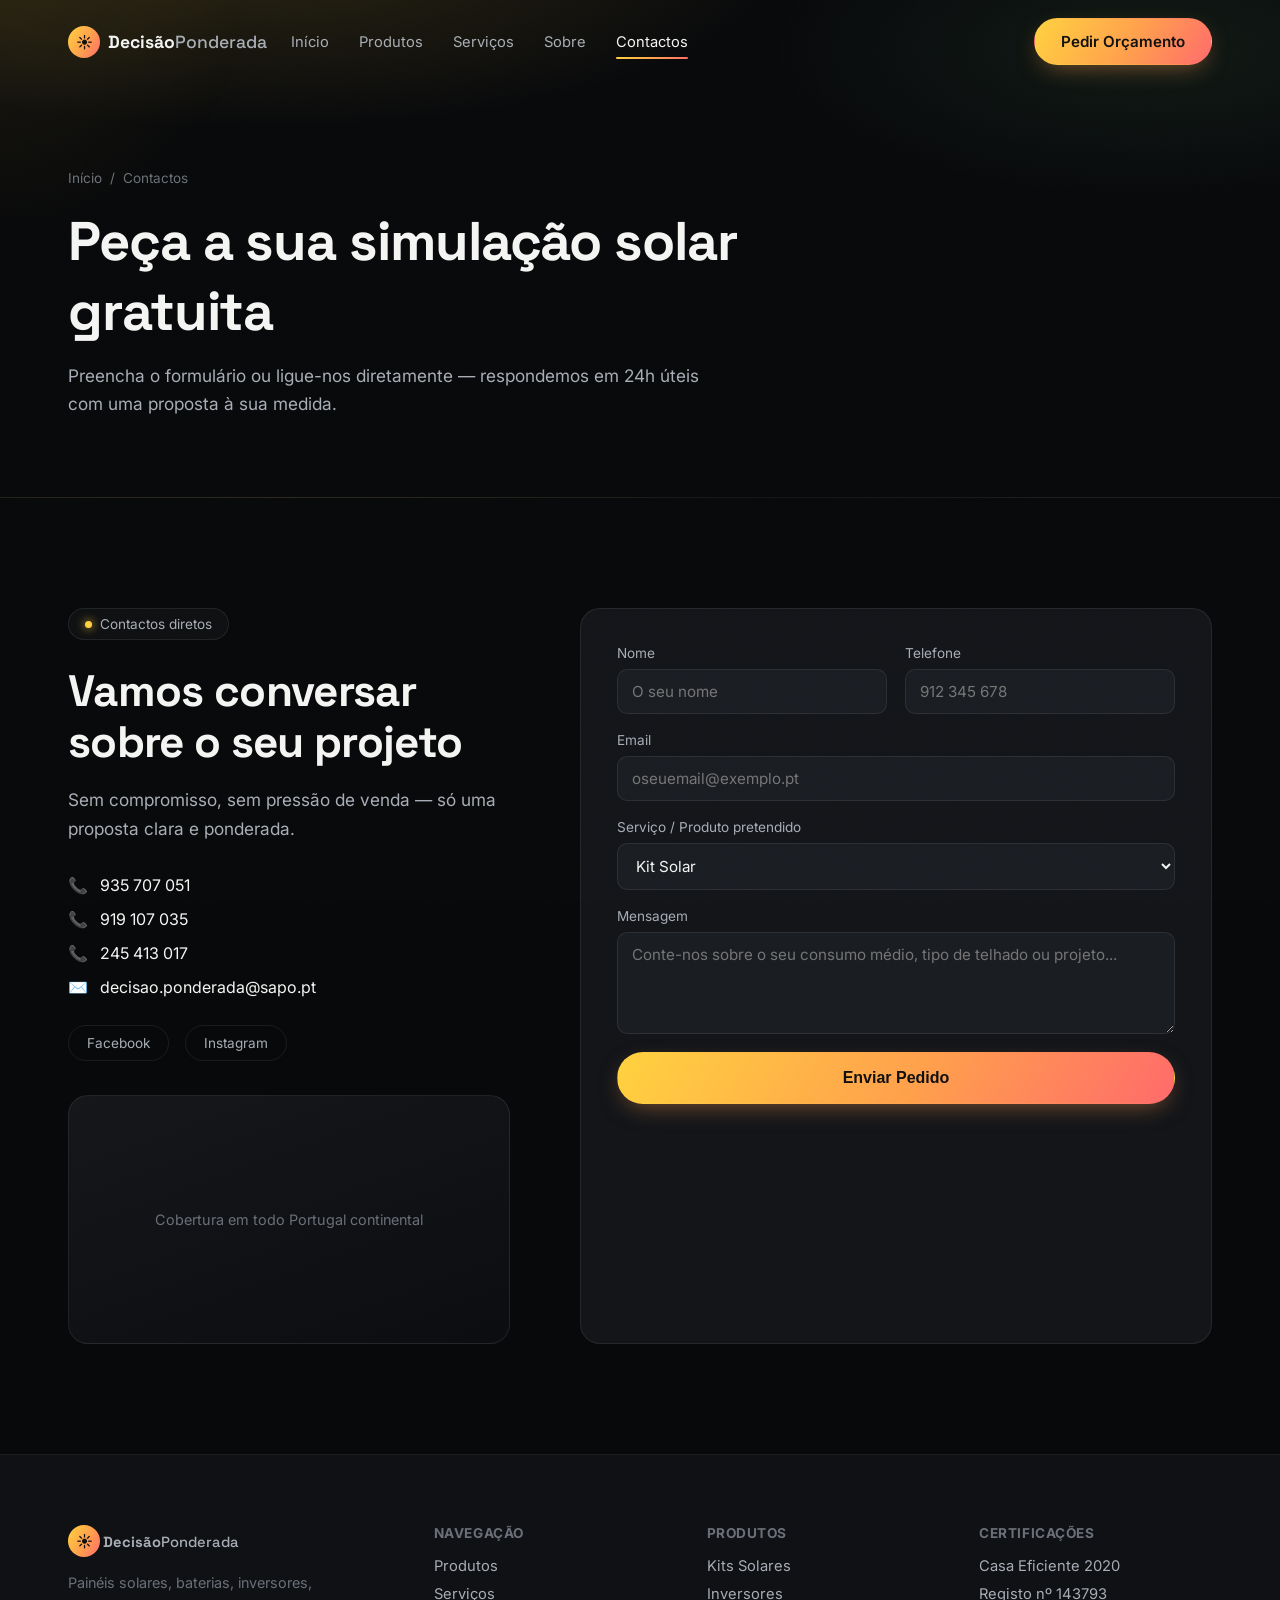
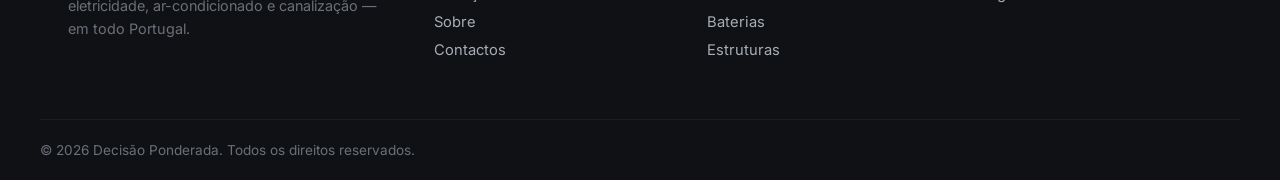
==== contacto.html @ c153c933 "Rebuild as multi-page solar systems site with real product catalog Split the single-page landing int" ====
<!DOCTYPE html>
<html lang="pt">
<head>
<meta charset="UTF-8">
<meta name="viewport" content="width=device-width, initial-scale=1.0">
<title>Contactos | Decisão Ponderada — Energia Solar</title>
<meta name="description" content="Peça uma simulação gratuita para o seu sistema de energia solar. Contactos, telefone, email e formulário de orçamento.">
<link rel="icon" href="data:image/svg+xml,<svg xmlns=%22http://www.w3.org/2000/svg%22 viewBox=%220 0 100 100%22><text y=%22.9em%22 font-size=%2290%22>☀️</text></svg>">
<link rel="preconnect" href="https://fonts.googleapis.com">
<link rel="preconnect" href="https://fonts.gstatic.com" crossorigin>
<link href="https://fonts.googleapis.com/css2?family=Space+Grotesk:wght@400;500;600;700&family=Inter:wght@400;500;600;700;800&display=swap" rel="stylesheet">
<link rel="stylesheet" href="styles.css">
</head>
<body>

<div class="grain"></div>
<div class="cursor-glow" id="cursorGlow"></div>

<div id="site-header" data-active="contacto"></div>

<section class="page-banner">
  <div class="container">
    <div class="breadcrumb reveal-up in"><a href="index.html">Início</a> / <span>Contactos</span></div>
    <h1 class="reveal-up in">Peça a sua simulação solar gratuita</h1>
    <p class="reveal-up in">Preencha o formulário ou ligue-nos diretamente — respondemos em 24h úteis com uma proposta à sua medida.</p>
  </div>
</section>

<section>
  <div class="container contact-grid">
    <div class="contact-info reveal-left">
      <div class="eyebrow"><span class="dot"></span> Contactos diretos</div>
      <h2 class="section-title">Vamos conversar sobre o seu projeto</h2>
      <p class="lead">Sem compromisso, sem pressão de venda — só uma proposta clara e ponderada.</p>
      <ul class="contact-list">
        <li><span>📞</span> <a href="tel:+351935707051">935 707 051</a></li>
        <li><span>📞</span> <a href="tel:+351919107035">919 107 035</a></li>
        <li><span>📞</span> <a href="tel:+351245413017">245 413 017</a></li>
        <li><span>✉️</span> <a href="mailto:decisao.ponderada@sapo.pt">decisao.ponderada@sapo.pt</a></li>
      </ul>
      <div class="social-row">
        <a href="#" aria-label="Facebook">Facebook</a>
        <a href="#" aria-label="Instagram">Instagram</a>
      </div>
      <div class="map-embed" style="margin-top:34px;">Cobertura em todo Portugal continental</div>
    </div>
    <form class="contact-form reveal-right" id="contactForm">
      <div class="form-row">
        <div class="form-field">
          <label for="name">Nome</label>
          <input id="name" name="name" type="text" placeholder="O seu nome" required>
        </div>
        <div class="form-field">
          <label for="phone">Telefone</label>
          <input id="phone" name="phone" type="tel" placeholder="912 345 678" required>
        </div>
      </div>
      <div class="form-field">
        <label for="email">Email</label>
        <input id="email" name="email" type="email" placeholder="oseuemail@exemplo.pt" required>
      </div>
      <div class="form-field">
        <label for="service">Serviço / Produto pretendido</label>
        <select id="service" name="service">
          <option>Kit Solar</option>
          <option>Inversor</option>
          <option>Bateria</option>
          <option>Eletricidade</option>
          <option>Ar Condicionado</option>
          <option>Canalização</option>
          <option>Outro</option>
        </select>
      </div>
      <div class="form-field">
        <label for="message">Mensagem</label>
        <textarea id="message" name="message" rows="4" placeholder="Conte-nos sobre o seu consumo médio, tipo de telhado ou projeto..."></textarea>
      </div>
      <button type="submit" class="btn btn-primary btn-lg full">Enviar Pedido</button>
      <p class="form-note" id="formNote"></p>
    </form>
  </div>
</section>

<div id="site-footer"></div>

<script src="products-data.js"></script>
<script src="partials.js"></script>
<script src="script.js"></script>
<script src="shop.js"></script>
</body>
</html>
---- styles.css ----
/* ---------- Tokens ---------- */
:root{
  --bg:#08090b;
  --bg-soft:#0f1114;
  --surface:#131519;
  --surface-2:#1a1d22;
  --border:rgba(255,255,255,.08);
  --border-soft:rgba(255,255,255,.05);
  --text:#f4f5f3;
  --text-dim:#a8adb5;
  --text-faint:#6b7078;
  --accent:#ffd23f;
  --accent-2:#7cf29c;
  --accent-grad: linear-gradient(120deg,#ffd23f, #ff9f4d 55%, #ff6b6b);
  --radius:20px;
  --radius-sm:12px;
  --ease:cubic-bezier(.16,1,.3,1);
  --maxw:1200px;
}

*,*::before,*::after{box-sizing:border-box;}
html{scroll-behavior:smooth;}
body{
  margin:0;
  background:var(--bg);
  color:var(--text);
  font-family:'Inter',-apple-system,BlinkMacSystemFont,sans-serif;
  -webkit-font-smoothing:antialiased;
  overflow-x:hidden;
}
h1,h2,h3,.logo-text{font-family:'Space Grotesk',sans-serif;}
img{max-width:100%;display:block;}
a{color:inherit;text-decoration:none;}
.container{max-width:var(--maxw);margin:0 auto;padding:0 28px;}

/* grain overlay */
.grain{
  position:fixed;inset:0;pointer-events:none;z-index:9998;opacity:.035;mix-blend-mode:overlay;
  background-image:url("data:image/svg+xml,%3Csvg xmlns='http://www.w3.org/2000/svg' width='120' height='120'%3E%3Cfilter id='n'%3E%3CfeTurbulence type='fractalNoise' baseFrequency='0.9' numOctaves='2' stitchTiles='stitch'/%3E%3C/filter%3E%3Crect width='100%25' height='100%25' filter='url(%23n)'/%3E%3C/svg%3E");
}
.cursor-glow{
  position:fixed;top:0;left:0;width:500px;height:500px;border-radius:50%;
  background:radial-gradient(circle,rgba(255,210,63,.08),transparent 70%);
  pointer-events:none;z-index:1;transform:translate(-50%,-50%);
  transition:opacity .3s;will-change:transform;
}

/* ---------- Buttons ---------- */
.btn{
  display:inline-flex;align-items:center;justify-content:center;gap:8px;
  padding:13px 26px;border-radius:100px;font-weight:600;font-size:.95rem;
  border:1px solid transparent;cursor:pointer;transition:transform .35s var(--ease),box-shadow .35s var(--ease),background .3s;
  white-space:nowrap;
}
.btn-primary{
  background:var(--accent-grad);color:#111;
  box-shadow:0 8px 24px -8px rgba(255,159,77,.5);
}
.btn-primary:hover{transform:translateY(-2px) scale(1.02);box-shadow:0 12px 30px -6px rgba(255,159,77,.65);}
.btn-ghost{background:rgba(255,255,255,.04);border-color:var(--border);color:var(--text);}
.btn-ghost:hover{background:rgba(255,255,255,.08);transform:translateY(-2px);}
.btn-lg{padding:16px 32px;font-size:1rem;}
.btn.full{width:100%;}

/* ---------- Nav ---------- */
.nav{
  position:fixed;top:0;left:0;right:0;z-index:1000;
  padding:18px 0;transition:background .4s var(--ease),padding .4s var(--ease),border-color .4s;
  border-bottom:1px solid transparent;
}
.nav.scrolled{
  background:rgba(8,9,11,.75);backdrop-filter:blur(16px) saturate(160%);
  padding:12px 0;border-bottom-color:var(--border-soft);
}
.nav-inner{max-width:var(--maxw);margin:0 auto;padding:0 28px;display:flex;align-items:center;justify-content:space-between;gap:24px;}
.logo{display:flex;align-items:center;gap:8px;font-weight:700;font-size:1.1rem;}
.logo-mark{
  display:inline-flex;align-items:center;justify-content:center;width:32px;height:32px;border-radius:50%;
  background:var(--accent-grad);color:#111;font-size:1rem;
}
.logo-text em{font-style:normal;color:var(--text-dim);font-weight:500;}
.nav-links{display:flex;gap:30px;font-size:.92rem;color:var(--text-dim);}
.nav-links a{transition:color .25s;position:relative;}
.nav-links a:hover{color:var(--text);}
.nav-links a.active-link{color:var(--text);}
.nav-links a.active-link::after{
  content:"";position:absolute;left:0;right:0;bottom:-8px;height:2px;background:var(--accent-grad);border-radius:2px;
}
.mobile-menu a.active-link{color:var(--accent);}
.nav-cta{margin-left:auto;}
.burger{display:none;flex-direction:column;gap:5px;background:none;border:none;cursor:pointer;padding:6px;z-index:1001;}
.burger span{width:22px;height:2px;background:var(--text);border-radius:2px;}
.mobile-menu{
  display:none;flex-direction:column;gap:2px;background:var(--bg-soft);
  border-top:1px solid var(--border-soft);padding:10px 28px 20px;
}
.mobile-menu a{padding:12px 0;border-bottom:1px solid var(--border-soft);color:var(--text-dim);}
.mobile-menu.open{display:flex;}

/* ---------- Hero ---------- */
.hero{
  position:relative;min-height:100vh;display:flex;align-items:center;justify-content:center;
  padding:140px 20px 100px;overflow:hidden;
}
#heroCanvas{position:absolute;inset:0;z-index:0;}
.hero-gradient{
  position:absolute;inset:0;z-index:1;pointer-events:none;
  background:
    radial-gradient(ellipse 80% 50% at 50% -10%, rgba(255,210,63,.16), transparent 60%),
    radial-gradient(ellipse 60% 40% at 85% 90%, rgba(124,242,156,.08), transparent 60%);
}
.hero-content{position:relative;z-index:2;max-width:820px;text-align:center;margin:0 auto;}
.eyebrow{
  display:inline-flex;align-items:center;gap:8px;font-size:.85rem;color:var(--text-dim);
  padding:7px 16px;border:1px solid var(--border);border-radius:100px;background:rgba(255,255,255,.03);
  margin-bottom:26px;
}
.eyebrow.center{display:flex;width:fit-content;margin-left:auto;margin-right:auto;}
.dot{width:7px;height:7px;border-radius:50%;background:var(--accent);box-shadow:0 0 10px var(--accent);}
.hero-title{
  font-size:clamp(2.6rem,6.5vw,5rem);line-height:1.05;font-weight:700;letter-spacing:-.02em;margin:0 0 24px;
}
.grad-text{
  background:var(--accent-grad);-webkit-background-clip:text;background-clip:text;color:transparent;
}
.hero-sub{
  font-size:clamp(1.05rem,1.6vw,1.25rem);color:var(--text-dim);max-width:640px;margin:0 auto 40px;line-height:1.6;
}
.hero-actions{display:flex;gap:16px;justify-content:center;flex-wrap:wrap;margin-bottom:36px;}
.hero-trust{font-size:.82rem;color:var(--text-faint);display:flex;gap:10px;justify-content:center;flex-wrap:wrap;}
.hero-trust .sep{opacity:.4;}
.scroll-hint{
  position:absolute;bottom:34px;left:50%;transform:translateX(-50%);z-index:2;
  width:26px;height:42px;border:1.5px solid var(--border);border-radius:20px;
}
.scroll-hint span{
  display:block;width:4px;height:8px;background:var(--accent);border-radius:2px;margin:7px auto;
  animation:scrollDot 1.8s infinite;
}
@keyframes scrollDot{0%{transform:translateY(0);opacity:1;}70%{transform:translateY(14px);opacity:0;}100%{opacity:0;}}

/* ---------- Marquee ---------- */
.marquee-wrap{border-top:1px solid var(--border-soft);border-bottom:1px solid var(--border-soft);background:var(--bg-soft);}
.marquee{overflow:hidden;padding:18px 0;}
.marquee-track{
  display:flex;gap:14px;white-space:nowrap;width:max-content;
  font-family:'Space Grotesk',sans-serif;font-size:1.1rem;color:var(--text-faint);
  animation:marquee 28s linear infinite;
}
.marquee-track span:nth-child(odd){color:var(--text-dim);}
@keyframes marquee{from{transform:translateX(0);}to{transform:translateX(-50%);}}

/* ---------- Sections generic ---------- */
section{padding:110px 0;position:relative;}
.section-title{font-size:clamp(1.9rem,3.6vw,2.75rem);font-weight:700;letter-spacing:-.015em;margin:0 0 16px;line-height:1.15;}
.section-title.center{text-align:center;}
.section-sub{color:var(--text-dim);font-size:1.05rem;max-width:600px;line-height:1.6;}
.section-sub.center{text-align:center;margin-left:auto;margin-right:auto;margin-bottom:60px;}
.lead{color:var(--text-dim);font-size:1.08rem;line-height:1.7;margin-bottom:32px;}

/* ---------- Stats ---------- */
.stats{background:var(--bg-soft);border-top:1px solid var(--border-soft);border-bottom:1px solid var(--border-soft);}
.stats .section-title{text-align:center;margin-bottom:56px;}
.stats-grid{display:grid;grid-template-columns:repeat(4,1fr);gap:20px;}
.stat-card{
  background:var(--surface);border:1px solid var(--border);border-radius:var(--radius);
  padding:36px 24px;text-align:center;transition:transform .4s var(--ease),border-color .4s;
}
.stat-card:hover{border-color:rgba(255,210,63,.35);}
.stat-number{
  font-family:'Space Grotesk',sans-serif;font-size:clamp(2.2rem,4vw,3.2rem);font-weight:700;
  background:var(--accent-grad);-webkit-background-clip:text;background-clip:text;color:transparent;
}
.stat-label{color:var(--text-dim);font-size:.92rem;margin-top:8px;}

/* ---------- About ---------- */
.about-grid{display:grid;grid-template-columns:1fr 1fr;gap:70px;align-items:center;}
.about-media{position:relative;}
.about-img-wrap{border-radius:var(--radius);overflow:hidden;border:1px solid var(--border);aspect-ratio:4/5;}
.about-img-wrap img{width:100%;height:100%;object-fit:cover;transition:transform .6s var(--ease);}
.about-img-wrap:hover img{transform:scale(1.06);}
.about-badge{
  position:absolute;bottom:-24px;left:-24px;background:var(--surface-2);border:1px solid var(--border);
  border-radius:var(--radius-sm);padding:18px 22px;display:flex;flex-direction:column;gap:2px;
  box-shadow:0 20px 40px -12px rgba(0,0,0,.5);
}
.about-badge-num{font-family:'Space Grotesk',sans-serif;font-size:1.8rem;font-weight:700;color:var(--accent);}
.about-badge span:last-child{font-size:.8rem;color:var(--text-dim);}
.about-points{display:flex;flex-direction:column;gap:22px;margin-top:8px;}
.point{display:flex;gap:16px;align-items:flex-start;}
.point-icon{
  flex:none;width:32px;height:32px;border-radius:50%;background:rgba(124,242,156,.12);color:var(--accent-2);
  display:flex;align-items:center;justify-content:center;font-size:.85rem;font-weight:700;
}
.point h3{margin:0 0 4px;font-size:1.05rem;}
.point p{margin:0;color:var(--text-dim);font-size:.94rem;line-height:1.55;}

/* ---------- Services ---------- */
.services-grid{display:grid;grid-template-columns:repeat(4,1fr);gap:22px;}
.service-card{
  background:var(--surface);border:1px solid var(--border);border-radius:var(--radius);overflow:hidden;
  transition:transform .3s var(--ease),border-color .3s;
}
.service-card:hover{border-color:rgba(255,210,63,.3);}
.service-img{aspect-ratio:4/3;overflow:hidden;}
.service-img img{width:100%;height:100%;object-fit:cover;transition:transform .6s var(--ease);}
.service-card:hover .service-img img{transform:scale(1.08);}
.service-body{padding:24px;}
.service-icon{font-size:1.6rem;display:block;margin-bottom:10px;}
.service-body h3{margin:0 0 8px;font-size:1.1rem;}
.service-body p{margin:0;color:var(--text-dim);font-size:.9rem;line-height:1.55;}

/* ---------- Process ---------- */
.process{background:var(--bg-soft);border-top:1px solid var(--border-soft);border-bottom:1px solid var(--border-soft);}
.process-grid{display:grid;grid-template-columns:repeat(4,1fr);gap:24px;margin-top:20px;}
.process-step{
  padding:30px 22px;border-radius:var(--radius);border:1px solid var(--border-soft);position:relative;
}
.process-num{
  font-family:'Space Grotesk',sans-serif;font-size:2.6rem;font-weight:700;color:transparent;
  -webkit-text-stroke:1.4px var(--border);margin-bottom:14px;
}
.process-step h3{margin:0 0 8px;font-size:1.05rem;}
.process-step p{margin:0;color:var(--text-dim);font-size:.9rem;line-height:1.55;}

/* ---------- Gallery ---------- */
.gallery-grid{
  max-width:var(--maxw);margin:50px auto 0;padding:0 28px;
  display:grid;grid-template-columns:repeat(3,1fr);grid-auto-rows:220px;gap:16px;
}
.gallery-item{border-radius:var(--radius-sm);overflow:hidden;border:1px solid var(--border);}
.gallery-item.span-2{grid-column:span 2;}
.gallery-item img{width:100%;height:100%;object-fit:cover;transition:transform .6s var(--ease);}
.gallery-item:hover img{transform:scale(1.07);}

/* ---------- Testimonials ---------- */
.testi-grid{display:grid;grid-template-columns:repeat(3,1fr);gap:22px;margin-top:50px;}
.testi-card{
  background:var(--surface);border:1px solid var(--border);border-radius:var(--radius);padding:28px;
  display:flex;flex-direction:column;justify-content:space-between;gap:24px;
}
.testi-card p{margin:0;font-size:.98rem;line-height:1.65;color:var(--text);}
.testi-author{display:flex;align-items:center;gap:12px;}
.testi-avatar{
  width:38px;height:38px;border-radius:50%;background:var(--accent-grad);color:#111;font-weight:700;
  display:flex;align-items:center;justify-content:center;font-size:.8rem;flex:none;
}
.testi-author strong{display:block;font-size:.9rem;}
.testi-author small{color:var(--text-faint);font-size:.78rem;}

/* ---------- CTA strip ---------- */
.cta-strip{padding:0;}
.cta-strip-inner{
  background:var(--surface);border:1px solid var(--border);border-radius:var(--radius);
  padding:60px 40px;display:flex;align-items:center;justify-content:space-between;gap:24px;flex-wrap:wrap;
}
.cta-strip-inner h2{margin:0;font-size:clamp(1.5rem,3vw,2.1rem);max-width:520px;}

/* ---------- Contact ---------- */
.contact-grid{display:grid;grid-template-columns:1fr 1.1fr;gap:70px;}
.contact-list{list-style:none;padding:0;margin:0 0 28px;display:flex;flex-direction:column;gap:14px;}
.contact-list li{display:flex;align-items:center;gap:12px;font-size:1rem;}
.contact-list a:hover{color:var(--accent);}
.social-row{display:flex;gap:16px;}
.social-row a{
  padding:9px 18px;border:1px solid var(--border);border-radius:100px;font-size:.85rem;color:var(--text-dim);
  transition:.25s;
}
.social-row a:hover{border-color:var(--accent);color:var(--text);}
.contact-form{
  background:var(--surface);border:1px solid var(--border);border-radius:var(--radius);padding:36px;
  display:flex;flex-direction:column;gap:18px;
}
.form-row{display:grid;grid-template-columns:1fr 1fr;gap:18px;}
.form-field{display:flex;flex-direction:column;gap:8px;}
.form-field label{font-size:.85rem;color:var(--text-dim);}
.form-field input,.form-field select,.form-field textarea{
  background:var(--surface-2);border:1px solid var(--border);border-radius:10px;padding:12px 14px;
  color:var(--text);font-family:inherit;font-size:.95rem;outline:none;transition:border-color .25s;
}
.form-field input:focus,.form-field select:focus,.form-field textarea:focus{border-color:var(--accent);}
.form-note{font-size:.85rem;color:var(--accent-2);min-height:1.2em;margin:0;}

/* ---------- Footer ---------- */
.footer{background:var(--bg-soft);border-top:1px solid var(--border-soft);padding:70px 0 0;}
.footer-grid{display:grid;grid-template-columns:1.4fr 1fr 1fr 1fr;gap:40px;padding-bottom:50px;border-bottom:1px solid var(--border-soft);}
.footer-grid p{color:var(--text-faint);font-size:.9rem;line-height:1.6;margin-top:14px;}
.footer-grid h4{font-size:.85rem;text-transform:uppercase;letter-spacing:.04em;color:var(--text-faint);margin:0 0 16px;}
.footer-grid a,.footer-grid .reg{display:block;color:var(--text-dim);font-size:.92rem;margin-bottom:10px;}
.footer-grid a:hover{color:var(--text);}
.footer-bottom{padding:22px 0;color:var(--text-faint);font-size:.85rem;}

/* ---------- Reveal animations ---------- */
.reveal-up{opacity:0;transform:translateY(28px);transition:opacity .8s var(--ease),transform .8s var(--ease);}
.reveal-up.in{opacity:1;transform:translateY(0);}
.reveal-left{opacity:0;transform:translateX(-32px);transition:opacity .9s var(--ease),transform .9s var(--ease);}
.reveal-left.in{opacity:1;transform:translateX(0);}
.reveal-right{opacity:0;transform:translateX(32px);transition:opacity .9s var(--ease),transform .9s var(--ease);}
.reveal-right.in{opacity:1;transform:translateX(0);}

/* ---------- 3D tilt ---------- */
.tilt,.tilt-3d{transform-style:preserve-3d;will-change:transform;}

/* ---------- Page banner (inner pages) ---------- */
.page-banner{
  position:relative;padding:170px 0 80px;overflow:hidden;
  background:
    radial-gradient(ellipse 70% 60% at 20% -10%, rgba(255,210,63,.14), transparent 60%),
    radial-gradient(ellipse 50% 50% at 90% 10%, rgba(124,242,156,.07), transparent 60%);
  border-bottom:1px solid var(--border-soft);
}
.breadcrumb{display:flex;gap:8px;align-items:center;font-size:.85rem;color:var(--text-faint);margin-bottom:20px;}
.breadcrumb a:hover{color:var(--accent);}
.page-banner h1{font-size:clamp(2.1rem,4.6vw,3.4rem);font-weight:700;letter-spacing:-.02em;margin:0 0 16px;max-width:760px;}
.page-banner p{color:var(--text-dim);font-size:1.08rem;max-width:640px;line-height:1.6;margin:0;}

/* ---------- Category tabs ---------- */
.cat-tabs{display:flex;gap:10px;flex-wrap:wrap;margin:40px 0 44px;}
.cat-tab{
  padding:10px 20px;border-radius:100px;border:1px solid var(--border);background:var(--surface);
  color:var(--text-dim);font-size:.88rem;font-weight:600;cursor:pointer;transition:.25s;
}
.cat-tab:hover{color:var(--text);border-color:rgba(255,210,63,.3);}
.cat-tab.active{background:var(--accent-grad);color:#111;border-color:transparent;}

/* ---------- Product grid & cards ---------- */
.product-grid{display:grid;grid-template-columns:repeat(3,1fr);gap:22px;}
.product-card{
  background:var(--surface);border:1px solid var(--border);border-radius:var(--radius);overflow:hidden;
  display:flex;flex-direction:column;transition:transform .3s var(--ease),border-color .3s;
}
.product-card:hover{border-color:rgba(255,210,63,.32);}
.product-visual{
  position:relative;aspect-ratio:4/3;display:flex;align-items:center;justify-content:center;
  background:
    radial-gradient(circle at 30% 20%, rgba(255,210,63,.16), transparent 55%),
    linear-gradient(160deg,#15171b,#0c0d10);
  overflow:hidden;
}
.product-visual .glyph{font-size:3.4rem;filter:drop-shadow(0 10px 20px rgba(0,0,0,.4));}
.product-visual::after{
  content:"";position:absolute;inset:0;
  background-image:linear-gradient(rgba(255,255,255,.04) 1px,transparent 1px),linear-gradient(90deg,rgba(255,255,255,.04) 1px,transparent 1px);
  background-size:22px 22px;
}
.product-tag{
  position:absolute;top:14px;left:14px;background:var(--accent-grad);color:#111;font-size:.72rem;font-weight:700;
  padding:5px 12px;border-radius:100px;z-index:2;
}
.product-body{padding:22px;display:flex;flex-direction:column;gap:10px;flex:1;}
.product-cat{font-size:.75rem;text-transform:uppercase;letter-spacing:.05em;color:var(--text-faint);}
.product-body h3{margin:0;font-size:1.05rem;line-height:1.35;}
.product-specs{list-style:none;padding:0;margin:4px 0 0;display:flex;flex-direction:column;gap:5px;}
.product-specs li{font-size:.82rem;color:var(--text-dim);padding-left:16px;position:relative;}
.product-specs li::before{content:"—";position:absolute;left:0;color:var(--text-faint);}
.product-footer{display:flex;align-items:center;justify-content:space-between;margin-top:auto;padding-top:16px;}
.product-price{font-family:'Space Grotesk',sans-serif;font-weight:700;font-size:1.25rem;color:var(--accent);}
.product-price small{color:var(--text-faint);font-weight:500;font-size:.7rem;display:block;}
.product-link{font-size:.85rem;font-weight:600;color:var(--text);border-bottom:1px solid var(--border);padding-bottom:2px;transition:.25s;}
.product-link:hover{color:var(--accent);border-color:var(--accent);}
.no-results{color:var(--text-faint);padding:60px 0;text-align:center;grid-column:1/-1;}

/* ---------- Product detail ---------- */
.product-detail{display:grid;grid-template-columns:1fr 1fr;gap:60px;align-items:flex-start;}
.pd-visual{
  aspect-ratio:1/1;border-radius:var(--radius);border:1px solid var(--border);
  display:flex;align-items:center;justify-content:center;position:relative;overflow:hidden;
  background:radial-gradient(circle at 30% 20%, rgba(255,210,63,.18), transparent 55%),linear-gradient(160deg,#15171b,#0c0d10);
}
.pd-visual .glyph{font-size:7rem;filter:drop-shadow(0 20px 30px rgba(0,0,0,.45));}
.pd-visual::after{
  content:"";position:absolute;inset:0;
  background-image:linear-gradient(rgba(255,255,255,.04) 1px,transparent 1px),linear-gradient(90deg,rgba(255,255,255,.04) 1px,transparent 1px);
  background-size:28px 28px;
}
.pd-brand{color:var(--text-faint);font-size:.85rem;margin-bottom:8px;}
.pd-title{font-size:clamp(1.6rem,3vw,2.2rem);margin:0 0 14px;line-height:1.2;}
.pd-price{font-family:'Space Grotesk',sans-serif;font-weight:700;font-size:2.2rem;color:var(--accent);margin-bottom:22px;}
.pd-desc{color:var(--text-dim);line-height:1.7;margin-bottom:26px;}
.pd-specs{list-style:none;padding:0;margin:0 0 30px;display:flex;flex-direction:column;gap:12px;}
.pd-specs li{display:flex;gap:12px;align-items:flex-start;font-size:.95rem;color:var(--text);}
.pd-specs li::before{content:"✓";color:var(--accent-2);font-weight:700;}
.pd-actions{display:flex;gap:14px;flex-wrap:wrap;}
.pd-back{display:inline-flex;align-items:center;gap:6px;color:var(--text-dim);font-size:.9rem;margin-bottom:30px;}
.pd-back:hover{color:var(--accent);}
.related-title{margin-top:100px;}

/* ---------- Team / timeline (about page) ---------- */
.timeline{display:flex;flex-direction:column;gap:0;margin-top:20px;}
.timeline-item{
  display:grid;grid-template-columns:100px 1fr;gap:24px;padding:26px 0;border-top:1px solid var(--border-soft);
}
.timeline-item:last-child{border-bottom:1px solid var(--border-soft);}
.timeline-year{font-family:'Space Grotesk',sans-serif;font-weight:700;color:var(--accent);font-size:1.1rem;}
.timeline-item h3{margin:0 0 6px;font-size:1.05rem;}
.timeline-item p{margin:0;color:var(--text-dim);font-size:.92rem;line-height:1.6;}

.value-grid{display:grid;grid-template-columns:repeat(3,1fr);gap:22px;margin-top:20px;}
.value-card{background:var(--surface);border:1px solid var(--border);border-radius:var(--radius);padding:28px;}
.value-card .value-icon{font-size:1.6rem;margin-bottom:12px;display:block;}
.value-card h3{margin:0 0 8px;font-size:1.05rem;}
.value-card p{margin:0;color:var(--text-dim);font-size:.9rem;line-height:1.55;}

/* ---------- Simple stat inline row (used on multiple pages) ---------- */
.inline-stats{display:flex;gap:50px;flex-wrap:wrap;margin-top:40px;}
.inline-stat .stat-number{font-size:2.2rem;}
.inline-stat{text-align:left;}

/* ---------- Map / contact-alt ---------- */
.map-embed{
  border-radius:var(--radius);overflow:hidden;border:1px solid var(--border);aspect-ratio:16/9;
  background:linear-gradient(160deg,#15171b,#0c0d10);display:flex;align-items:center;justify-content:center;
  color:var(--text-faint);font-size:.9rem;
}

/* ---------- Responsive additions ---------- */
@media (max-width:1000px){
  .product-grid{grid-template-columns:repeat(2,1fr);}
  .product-detail{grid-template-columns:1fr;gap:40px;}
  .value-grid{grid-template-columns:1fr 1fr;}
  .timeline-item{grid-template-columns:70px 1fr;}
}
@media (max-width:560px){
  .product-grid{grid-template-columns:1fr;}
  .value-grid{grid-template-columns:1fr;}
  .page-banner{padding:130px 0 60px;}
}

/* ---------- Responsive ---------- */
@media (max-width:1000px){
  .nav-links,.nav-cta{display:none;}
  .burger{display:flex;}
  .about-grid,.contact-grid{grid-template-columns:1fr;gap:50px;}
  .stats-grid{grid-template-columns:repeat(2,1fr);}
  .services-grid{grid-template-columns:repeat(2,1fr);}
  .process-grid{grid-template-columns:repeat(2,1fr);}
  .gallery-grid{grid-template-columns:repeat(2,1fr);grid-auto-rows:180px;}
  .gallery-item.span-2{grid-column:span 2;}
  .testi-grid{grid-template-columns:1fr;}
  .footer-grid{grid-template-columns:1fr 1fr;}
  .form-row{grid-template-columns:1fr;}
}
@media (max-width:560px){
  section{padding:70px 0;}
  .stats-grid{grid-template-columns:1fr;}
  .services-grid{grid-template-columns:1fr;}
  .process-grid{grid-template-columns:1fr;}
  .gallery-grid{grid-template-columns:1fr;}
  .gallery-item.span-2{grid-column:span 1;}
  .footer-grid{grid-template-columns:1fr;}
  .about-badge{position:static;margin-top:16px;}
  .cta-strip-inner{flex-direction:column;text-align:center;}
}
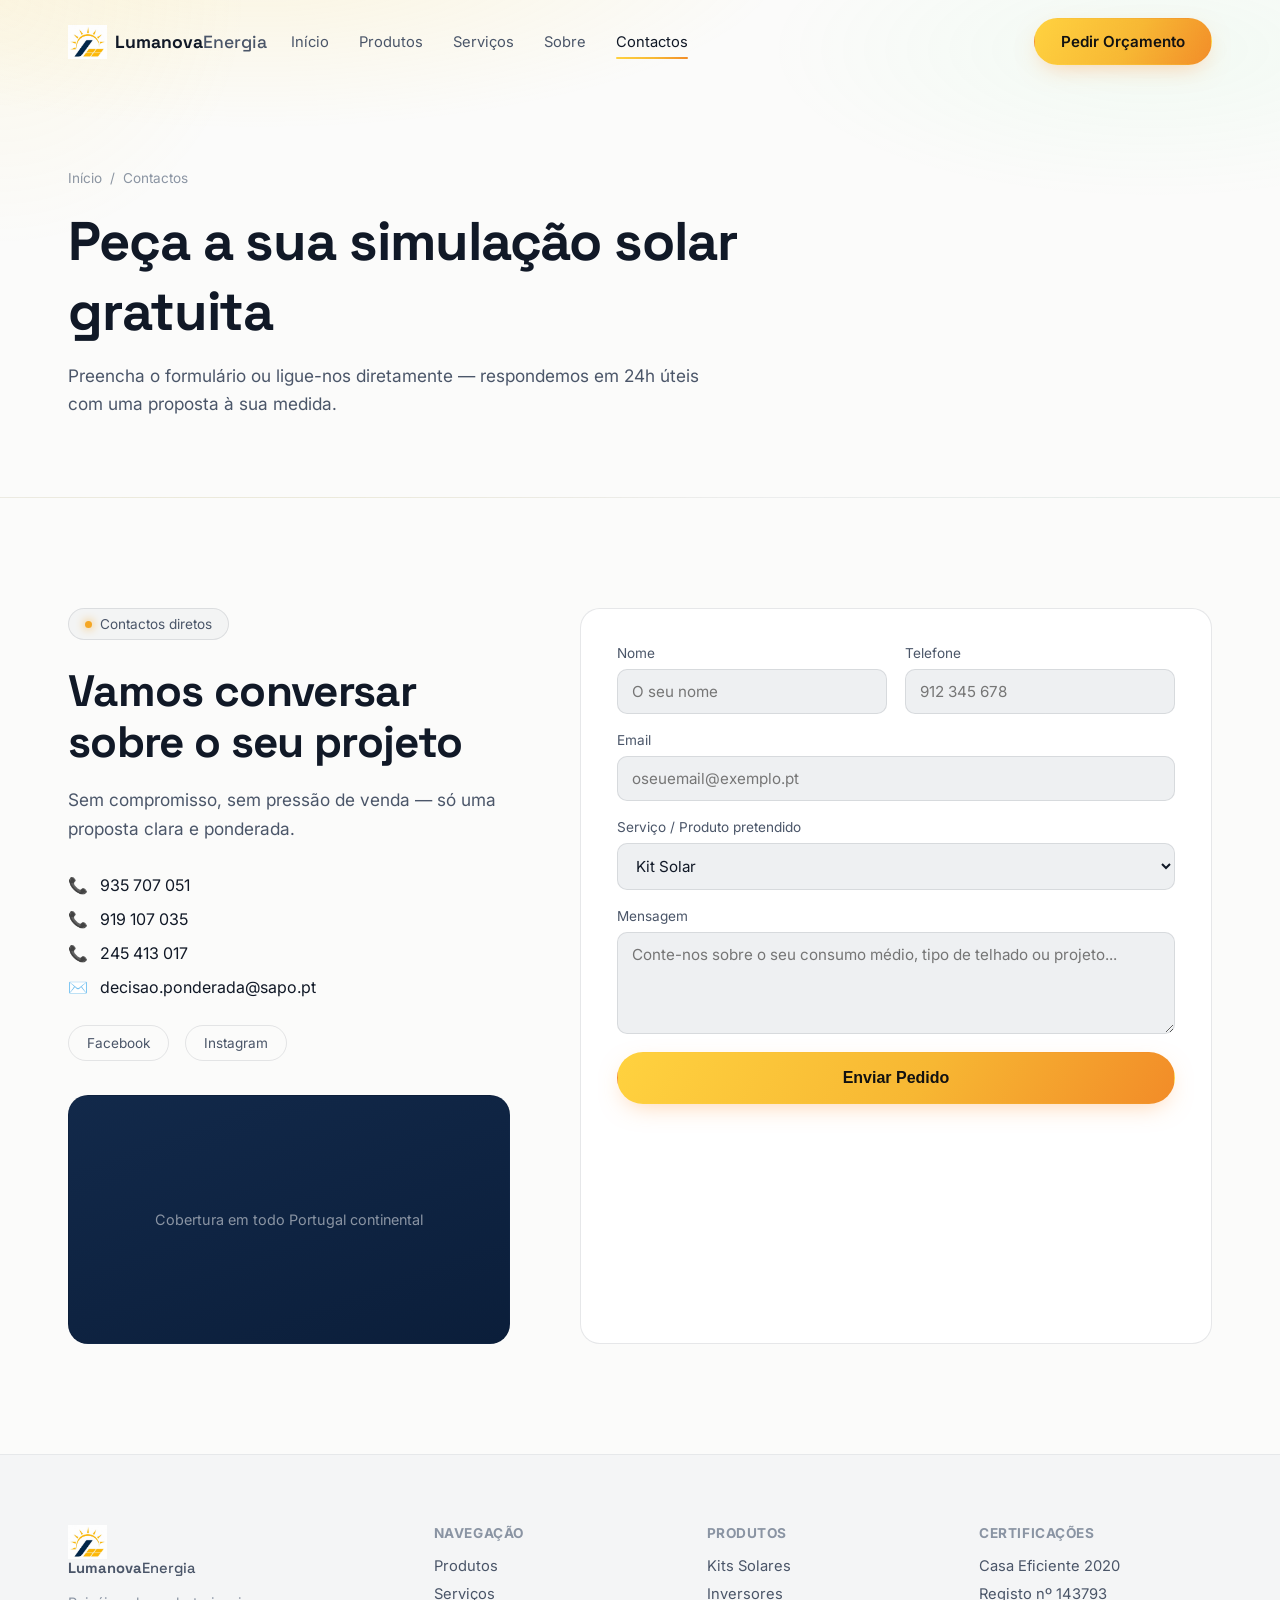
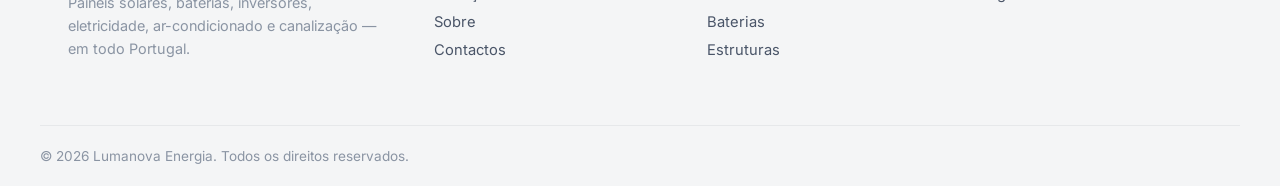
==== commit f7014d9b: "Rebrand to Lumanova Energia, light theme, real project photos - Replace Decisão Ponderada branding w" ====
--- a/contacto.html
+++ b/contacto.html
@@ -3,7 +3,7 @@
 <head>
 <meta charset="UTF-8">
 <meta name="viewport" content="width=device-width, initial-scale=1.0">
-<title>Contactos | Decisão Ponderada — Energia Solar</title>
+<title>Contactos | Lumanova Energia — Energia Solar</title>
 <meta name="description" content="Peça uma simulação gratuita para o seu sistema de energia solar. Contactos, telefone, email e formulário de orçamento.">
 <link rel="icon" href="data:image/svg+xml,<svg xmlns=%22http://www.w3.org/2000/svg%22 viewBox=%220 0 100 100%22><text y=%22.9em%22 font-size=%2290%22>☀️</text></svg>">
 <link rel="preconnect" href="https://fonts.googleapis.com">
--- a/styles.css
+++ b/styles.css
@@ -1,17 +1,19 @@
 /* ---------- Tokens ---------- */
 :root{
-  --bg:#08090b;
-  --bg-soft:#0f1114;
-  --surface:#131519;
-  --surface-2:#1a1d22;
-  --border:rgba(255,255,255,.08);
-  --border-soft:rgba(255,255,255,.05);
-  --text:#f4f5f3;
-  --text-dim:#a8adb5;
-  --text-faint:#6b7078;
-  --accent:#ffd23f;
-  --accent-2:#7cf29c;
-  --accent-grad: linear-gradient(120deg,#ffd23f, #ff9f4d 55%, #ff6b6b);
+  --bg:#fbfbfa;
+  --bg-soft:#f4f5f6;
+  --surface:#ffffff;
+  --surface-2:#eef0f2;
+  --border:rgba(10,20,40,.10);
+  --border-soft:rgba(10,20,40,.06);
+  --text:#101826;
+  --text-dim:#4a5568;
+  --text-faint:#8a94a3;
+  --accent:#f5a623;
+  --accent-2:#1f9d5c;
+  --accent-grad: linear-gradient(120deg,#ffd23f,#f7b733 55%,#f28c28);
+  --navy:#0b1e3a;
+  --navy-2:#12294a;
   --radius:20px;
   --radius-sm:12px;
   --ease:cubic-bezier(.16,1,.3,1);
@@ -57,8 +59,8 @@
   box-shadow:0 8px 24px -8px rgba(255,159,77,.5);
 }
 .btn-primary:hover{transform:translateY(-2px) scale(1.02);box-shadow:0 12px 30px -6px rgba(255,159,77,.65);}
-.btn-ghost{background:rgba(255,255,255,.04);border-color:var(--border);color:var(--text);}
-.btn-ghost:hover{background:rgba(255,255,255,.08);transform:translateY(-2px);}
+.btn-ghost{background:rgba(11,30,58,.04);border-color:var(--border);color:var(--text);}
+.btn-ghost:hover{background:rgba(11,30,58,.08);transform:translateY(-2px);}
 .btn-lg{padding:16px 32px;font-size:1rem;}
 .btn.full{width:100%;}
 
@@ -69,7 +71,7 @@
   border-bottom:1px solid transparent;
 }
 .nav.scrolled{
-  background:rgba(8,9,11,.75);backdrop-filter:blur(16px) saturate(160%);
+  background:rgba(255,255,255,.82);backdrop-filter:blur(16px) saturate(160%);
   padding:12px 0;border-bottom-color:var(--border-soft);
 }
 .nav-inner{max-width:var(--maxw);margin:0 auto;padding:0 28px;display:flex;align-items:center;justify-content:space-between;gap:24px;}
@@ -78,6 +80,7 @@
   display:inline-flex;align-items:center;justify-content:center;width:32px;height:32px;border-radius:50%;
   background:var(--accent-grad);color:#111;font-size:1rem;
 }
+.logo-mark-img{height:34px;width:auto;display:block;}
 .logo-text em{font-style:normal;color:var(--text-dim);font-weight:500;}
 .nav-links{display:flex;gap:30px;font-size:.92rem;color:var(--text-dim);}
 .nav-links a{transition:color .25s;position:relative;}
@@ -112,7 +115,7 @@
 .hero-content{position:relative;z-index:2;max-width:820px;text-align:center;margin:0 auto;}
 .eyebrow{
   display:inline-flex;align-items:center;gap:8px;font-size:.85rem;color:var(--text-dim);
-  padding:7px 16px;border:1px solid var(--border);border-radius:100px;background:rgba(255,255,255,.03);
+  padding:7px 16px;border:1px solid var(--border);border-radius:100px;background:rgba(11,30,58,.03);
   margin-bottom:26px;
 }
 .eyebrow.center{display:flex;width:fit-content;margin-left:auto;margin-right:auto;}
@@ -180,12 +183,12 @@
 .about-img-wrap img{width:100%;height:100%;object-fit:cover;transition:transform .6s var(--ease);}
 .about-img-wrap:hover img{transform:scale(1.06);}
 .about-badge{
-  position:absolute;bottom:-24px;left:-24px;background:var(--surface-2);border:1px solid var(--border);
+  position:absolute;bottom:-24px;left:-24px;background:var(--navy);border:1px solid var(--navy);
   border-radius:var(--radius-sm);padding:18px 22px;display:flex;flex-direction:column;gap:2px;
-  box-shadow:0 20px 40px -12px rgba(0,0,0,.5);
+  box-shadow:0 20px 40px -12px rgba(11,30,58,.35);
 }
 .about-badge-num{font-family:'Space Grotesk',sans-serif;font-size:1.8rem;font-weight:700;color:var(--accent);}
-.about-badge span:last-child{font-size:.8rem;color:var(--text-dim);}
+.about-badge span:last-child{font-size:.8rem;color:rgba(255,255,255,.75);}
 .about-points{display:flex;flex-direction:column;gap:22px;margin-top:8px;}
 .point{display:flex;gap:16px;align-items:flex-start;}
 .point-icon{
@@ -334,7 +337,7 @@
   position:relative;aspect-ratio:4/3;display:flex;align-items:center;justify-content:center;
   background:
     radial-gradient(circle at 30% 20%, rgba(255,210,63,.16), transparent 55%),
-    linear-gradient(160deg,#15171b,#0c0d10);
+    linear-gradient(160deg,var(--navy-2),var(--navy));
   overflow:hidden;
 }
 .product-visual .glyph{font-size:3.4rem;filter:drop-shadow(0 10px 20px rgba(0,0,0,.4));}
@@ -365,7 +368,7 @@
 .pd-visual{
   aspect-ratio:1/1;border-radius:var(--radius);border:1px solid var(--border);
   display:flex;align-items:center;justify-content:center;position:relative;overflow:hidden;
-  background:radial-gradient(circle at 30% 20%, rgba(255,210,63,.18), transparent 55%),linear-gradient(160deg,#15171b,#0c0d10);
+  background:radial-gradient(circle at 30% 20%, rgba(255,210,63,.18), transparent 55%),linear-gradient(160deg,var(--navy-2),var(--navy));
 }
 .pd-visual .glyph{font-size:7rem;filter:drop-shadow(0 20px 30px rgba(0,0,0,.45));}
 .pd-visual::after{
@@ -409,7 +412,7 @@
 /* ---------- Map / contact-alt ---------- */
 .map-embed{
   border-radius:var(--radius);overflow:hidden;border:1px solid var(--border);aspect-ratio:16/9;
-  background:linear-gradient(160deg,#15171b,#0c0d10);display:flex;align-items:center;justify-content:center;
+  background:linear-gradient(160deg,var(--navy-2),var(--navy));display:flex;align-items:center;justify-content:center;
   color:var(--text-faint);font-size:.9rem;
 }
 
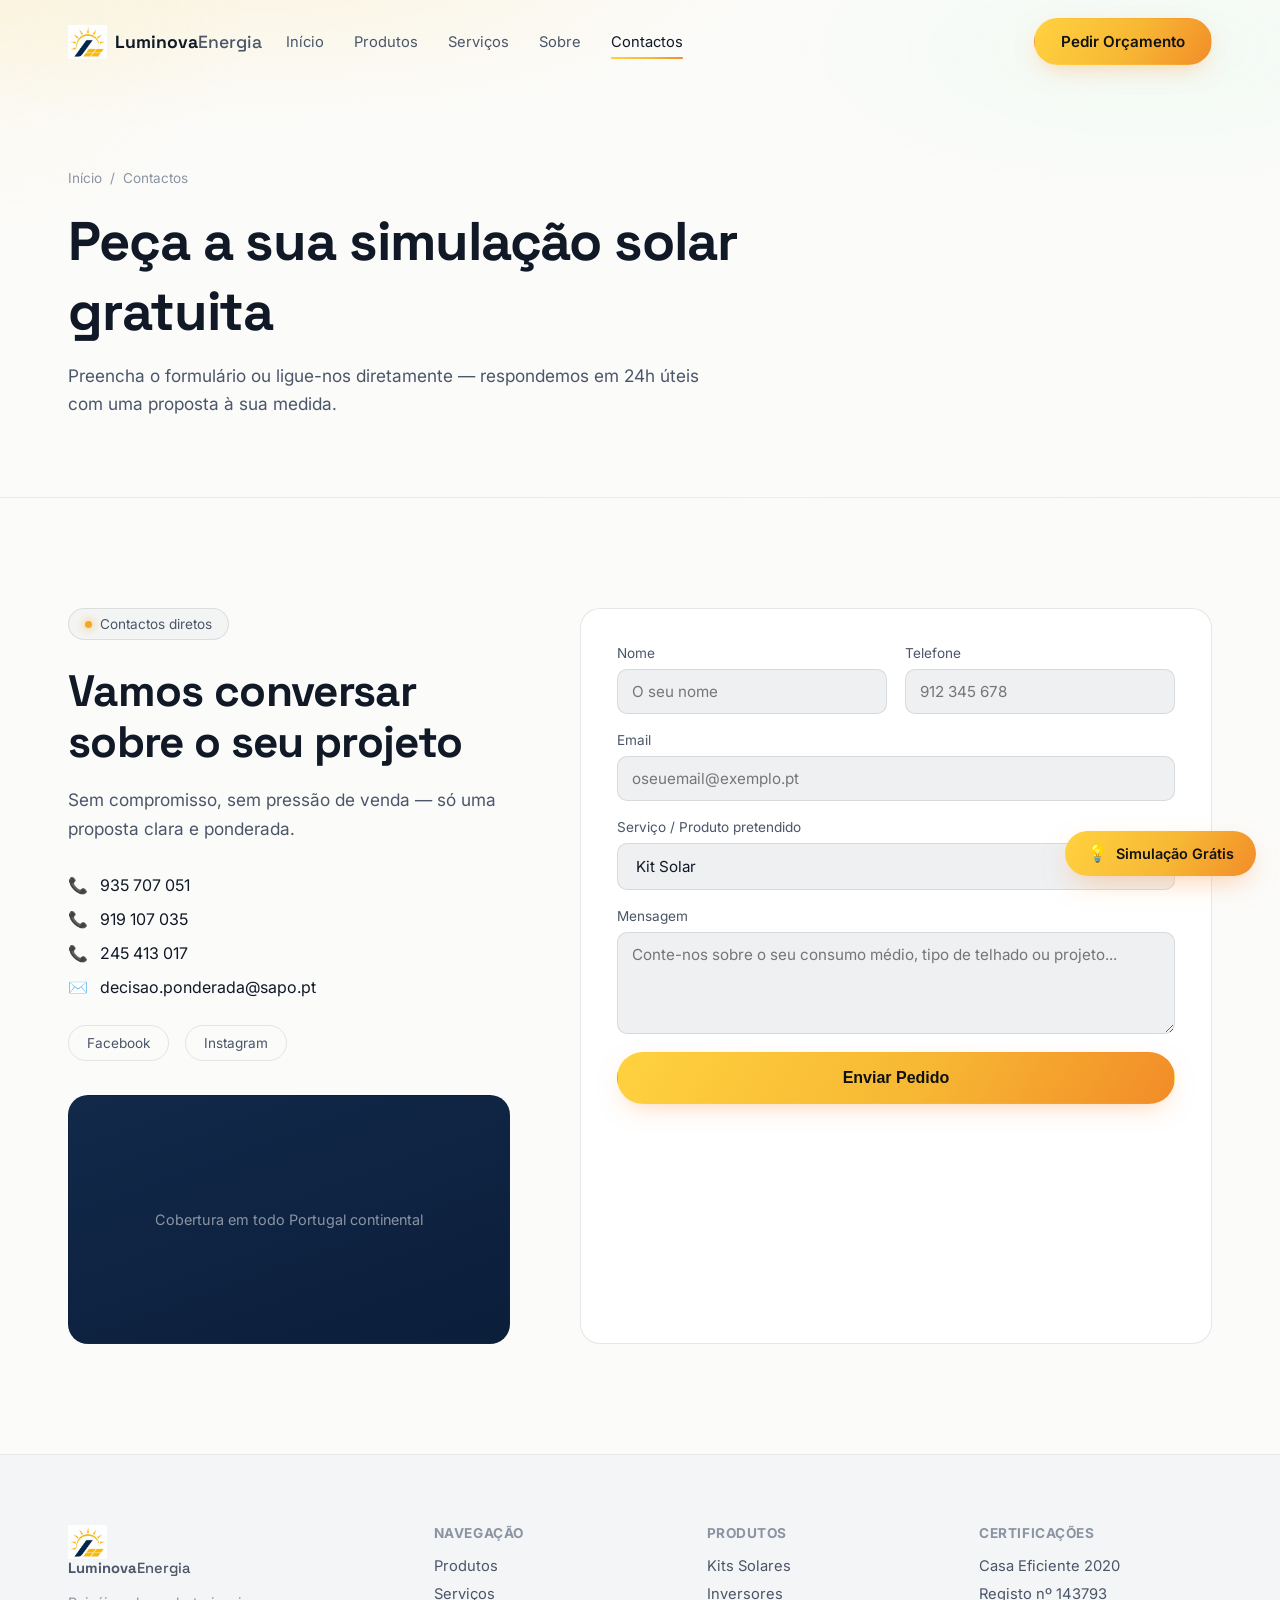
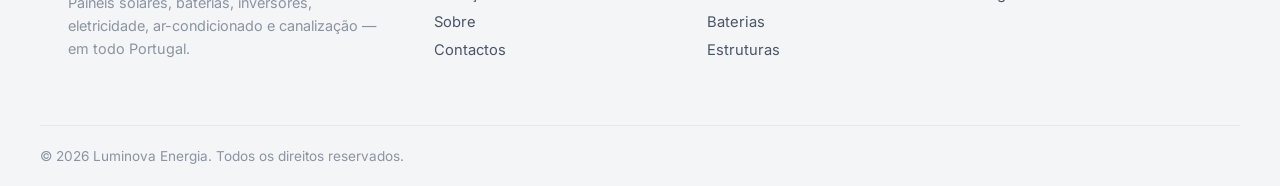
==== commit f632b305: "Correct brand name to Luminova Energia (matches logo wordmark) and update quiz link" ====
--- a/contacto.html
+++ b/contacto.html
@@ -3,7 +3,7 @@
 <head>
 <meta charset="UTF-8">
 <meta name="viewport" content="width=device-width, initial-scale=1.0">
-<title>Contactos | Lumanova Energia — Energia Solar</title>
+<title>Contactos | Luminova Energia — Energia Solar</title>
 <meta name="description" content="Peça uma simulação gratuita para o seu sistema de energia solar. Contactos, telefone, email e formulário de orçamento.">
 <link rel="icon" href="data:image/svg+xml,<svg xmlns=%22http://www.w3.org/2000/svg%22 viewBox=%220 0 100 100%22><text y=%22.9em%22 font-size=%2290%22>☀️</text></svg>">
 <link rel="preconnect" href="https://fonts.googleapis.com">
--- a/styles.css
+++ b/styles.css
@@ -226,6 +226,30 @@
 .process-step h3{margin:0 0 8px;font-size:1.05rem;}
 .process-step p{margin:0;color:var(--text-dim);font-size:.9rem;line-height:1.55;}
 
+/* ---------- Pain points ---------- */
+.pain-grid{display:grid;grid-template-columns:repeat(4,1fr);gap:18px;margin-top:40px;}
+.pain-card{
+  background:var(--surface);border:1px solid var(--border);border-radius:var(--radius);
+  padding:28px 22px;text-align:center;transition:transform .3s var(--ease),border-color .3s;
+}
+.pain-card:hover{transform:translateY(-4px);border-color:rgba(255,210,63,.35);}
+.pain-icon{font-size:1.7rem;display:block;margin-bottom:12px;}
+.pain-card p{margin:0;font-size:.95rem;color:var(--text);line-height:1.5;font-weight:500;}
+.pain-cta{text-align:center;margin-top:44px;}
+.pain-cta p{margin:14px 0 0;color:var(--text-faint);font-size:.85rem;}
+
+/* ---------- Floating quiz CTA ---------- */
+.floating-cta{
+  position:fixed;right:24px;bottom:24px;z-index:900;
+  display:inline-flex;align-items:center;gap:8px;
+  background:var(--accent-grad);color:#111;font-weight:600;font-size:.9rem;
+  padding:14px 22px;border-radius:100px;
+  box-shadow:0 10px 28px -8px rgba(255,159,77,.55);
+  transition:transform .3s var(--ease),box-shadow .3s var(--ease);
+}
+.floating-cta:hover{transform:translateY(-3px) scale(1.03);box-shadow:0 14px 34px -6px rgba(255,159,77,.7);}
+.floating-cta-icon{font-size:1.05rem;line-height:1;}
+
 /* ---------- Gallery ---------- */
 .gallery-grid{
   max-width:var(--maxw);margin:50px auto 0;padding:0 28px;
@@ -398,7 +422,7 @@
 .timeline-item h3{margin:0 0 6px;font-size:1.05rem;}
 .timeline-item p{margin:0;color:var(--text-dim);font-size:.92rem;line-height:1.6;}
 
-.value-grid{display:grid;grid-template-columns:repeat(3,1fr);gap:22px;margin-top:20px;}
+.value-grid{display:grid;grid-template-columns:repeat(4,1fr);gap:22px;margin-top:20px;}
 .value-card{background:var(--surface);border:1px solid var(--border);border-radius:var(--radius);padding:28px;}
 .value-card .value-icon{font-size:1.6rem;margin-bottom:12px;display:block;}
 .value-card h3{margin:0 0 8px;font-size:1.05rem;}
@@ -442,6 +466,7 @@
   .testi-grid{grid-template-columns:1fr;}
   .footer-grid{grid-template-columns:1fr 1fr;}
   .form-row{grid-template-columns:1fr;}
+  .pain-grid{grid-template-columns:repeat(2,1fr);}
 }
 @media (max-width:560px){
   section{padding:70px 0;}
@@ -453,4 +478,7 @@
   .footer-grid{grid-template-columns:1fr;}
   .about-badge{position:static;margin-top:16px;}
   .cta-strip-inner{flex-direction:column;text-align:center;}
-}
+  .pain-grid{grid-template-columns:1fr;}
+  .floating-cta{right:16px;bottom:16px;padding:12px 14px;font-size:0;gap:0;}
+  .floating-cta-icon{font-size:1.15rem;}
+}
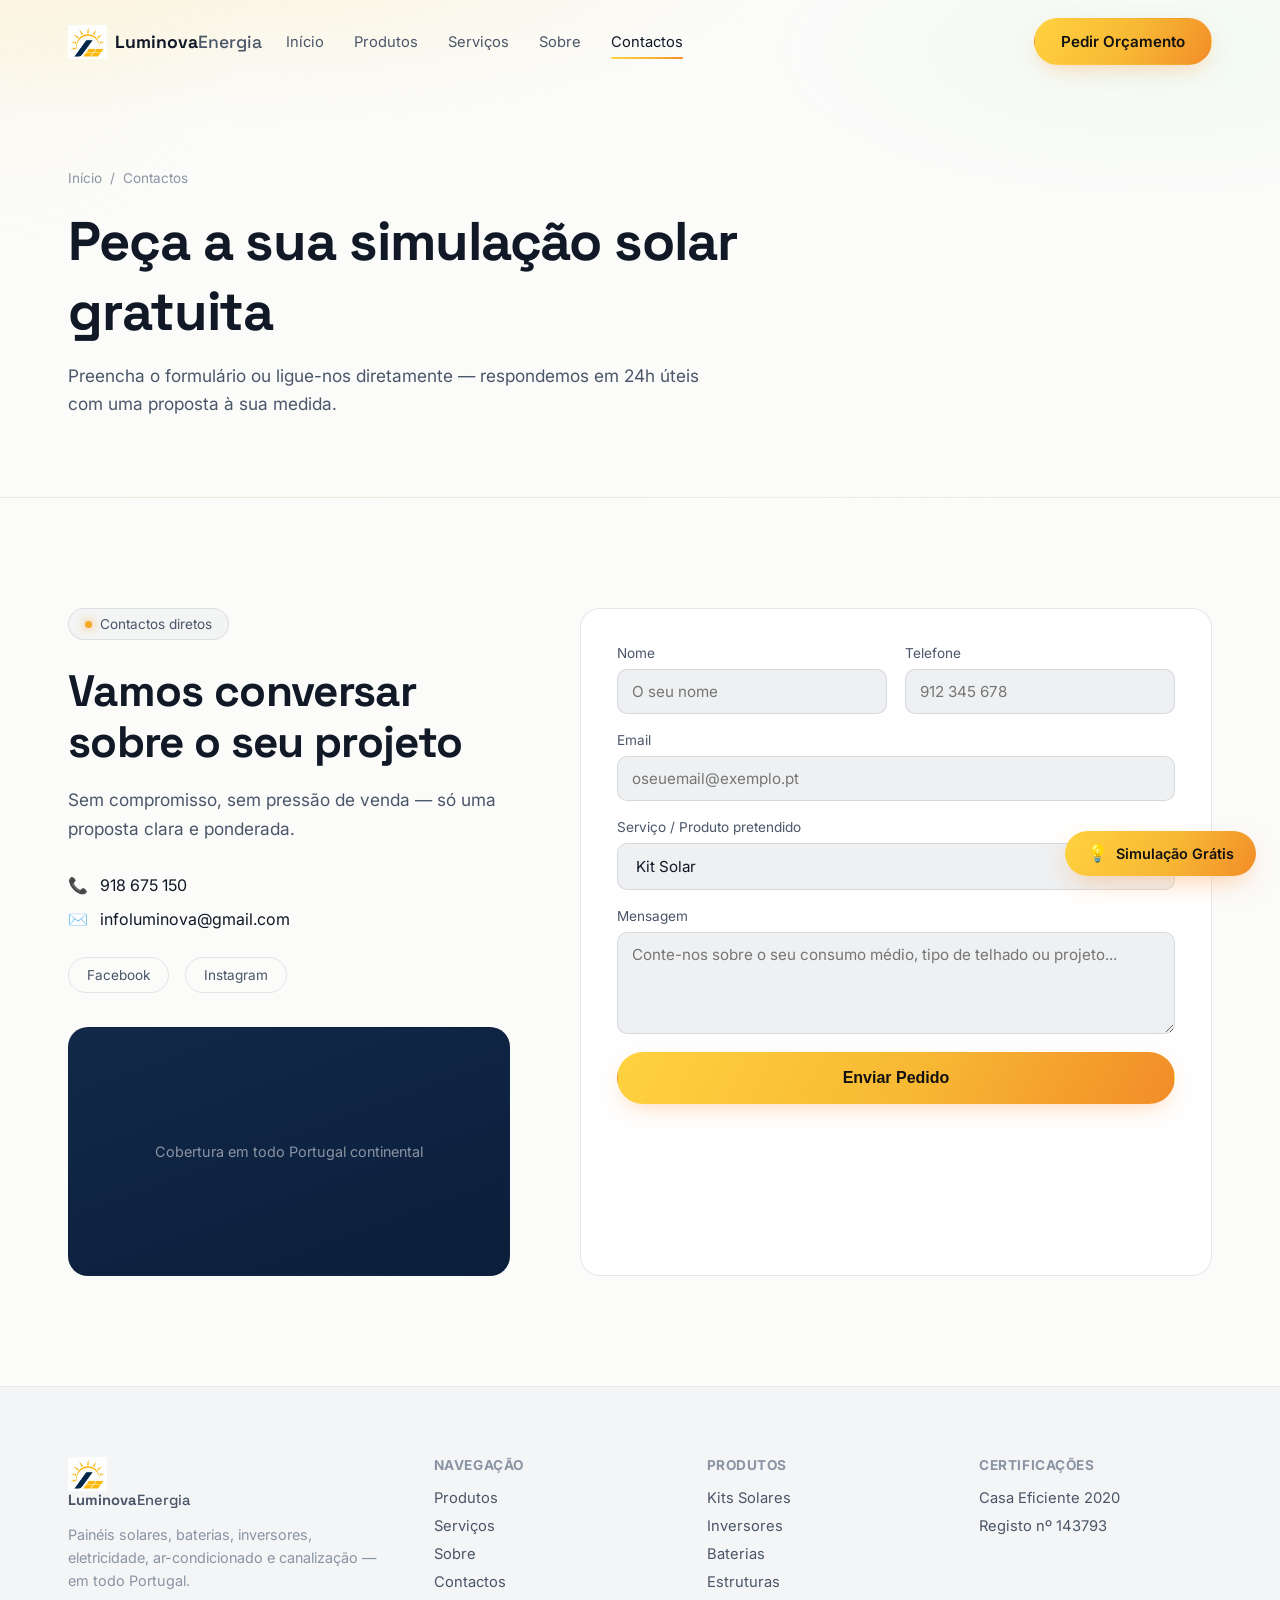
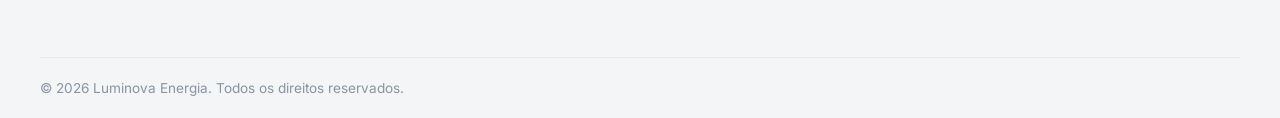
==== commit 73273d12: "Update contact phone/email and add real Instagram link" ====
--- a/contacto.html
+++ b/contacto.html
@@ -9,7 +9,7 @@
 <link rel="preconnect" href="https://fonts.googleapis.com">
 <link rel="preconnect" href="https://fonts.gstatic.com" crossorigin>
 <link href="https://fonts.googleapis.com/css2?family=Space+Grotesk:wght@400;500;600;700&family=Inter:wght@400;500;600;700;800&display=swap" rel="stylesheet">
-<link rel="stylesheet" href="styles.css">
+<link rel="stylesheet" href="styles.css?v=2">
 </head>
 <body>
 
@@ -33,14 +33,12 @@
       <h2 class="section-title">Vamos conversar sobre o seu projeto</h2>
       <p class="lead">Sem compromisso, sem pressão de venda — só uma proposta clara e ponderada.</p>
       <ul class="contact-list">
-        <li><span>📞</span> <a href="tel:+351935707051">935 707 051</a></li>
-        <li><span>📞</span> <a href="tel:+351919107035">919 107 035</a></li>
-        <li><span>📞</span> <a href="tel:+351245413017">245 413 017</a></li>
-        <li><span>✉️</span> <a href="mailto:decisao.ponderada@sapo.pt">decisao.ponderada@sapo.pt</a></li>
+        <li><span>📞</span> <a href="tel:+351918675150">918 675 150</a></li>
+        <li><span>✉️</span> <a href="mailto:infoluminova@gmail.com">infoluminova@gmail.com</a></li>
       </ul>
       <div class="social-row">
         <a href="#" aria-label="Facebook">Facebook</a>
-        <a href="#" aria-label="Instagram">Instagram</a>
+        <a href="https://www.instagram.com/luminovaenergia?igsi=OWVvM2ZsNXc4N3Mw&utm_source=qr" target="_blank" rel="noopener" aria-label="Instagram">Instagram</a>
       </div>
       <div class="map-embed" style="margin-top:34px;">Cobertura em todo Portugal continental</div>
     </div>
--- a/styles.css
+++ b/styles.css
@@ -105,14 +105,19 @@
   position:relative;min-height:100vh;display:flex;align-items:center;justify-content:center;
   padding:140px 20px 100px;overflow:hidden;
 }
-#heroCanvas{position:absolute;inset:0;z-index:0;}
-.hero-gradient{
-  position:absolute;inset:0;z-index:1;pointer-events:none;
-  background:
-    radial-gradient(ellipse 80% 50% at 50% -10%, rgba(255,210,63,.16), transparent 60%),
-    radial-gradient(ellipse 60% 40% at 85% 90%, rgba(124,242,156,.08), transparent 60%);
+.hero-video{
+  position:absolute;inset:0;z-index:0;width:100%;height:100%;object-fit:cover;
 }
 .hero-content{position:relative;z-index:2;max-width:820px;text-align:center;margin:0 auto;}
+.hero .eyebrow{color:#f4f6f9;border-color:rgba(255,255,255,.3);background:rgba(8,16,30,.45);backdrop-filter:blur(8px);}
+.hero .hero-title{color:#fff;text-shadow:0 2px 18px rgba(0,0,0,.5),0 1px 3px rgba(0,0,0,.4);}
+.hero .hero-title .grad-text{text-shadow:none;filter:drop-shadow(0 2px 14px rgba(0,0,0,.4));}
+.hero .hero-sub{color:#fff;text-shadow:0 2px 14px rgba(0,0,0,.55),0 1px 2px rgba(0,0,0,.4);}
+.hero .hero-trust{color:#fff;text-shadow:0 1px 8px rgba(0,0,0,.6);}
+.hero .btn-ghost{background:rgba(8,16,30,.4);border-color:rgba(255,255,255,.4);color:#fff;backdrop-filter:blur(8px);}
+.hero .btn-ghost:hover{background:rgba(8,16,30,.6);}
+.hero .scroll-hint{border-color:rgba(255,255,255,.5);}
+.hero .scroll-hint span{box-shadow:0 1px 8px rgba(0,0,0,.5);}
 .eyebrow{
   display:inline-flex;align-items:center;gap:8px;font-size:.85rem;color:var(--text-dim);
   padding:7px 16px;border:1px solid var(--border);border-radius:100px;background:rgba(11,30,58,.03);
@@ -238,6 +243,41 @@
 .pain-cta{text-align:center;margin-top:44px;}
 .pain-cta p{margin:14px 0 0;color:var(--text-faint);font-size:.85rem;}
 
+/* ---------- Trustpilot-style review carousel ---------- */
+.tp-score{display:flex;flex-direction:column;align-items:center;gap:8px;margin-top:8px;}
+.tp-stars-lg .tp-star{width:30px;height:30px;}
+.tp-score-label{color:var(--text-dim);font-size:.95rem;}
+.tp-score-label strong{color:var(--text);font-size:1.1rem;}
+.tp-score-count{color:var(--text-faint);}
+.tp-carousel{margin-top:44px;overflow-x:auto;-webkit-overflow-scrolling:touch;scroll-snap-type:x proximity;padding-bottom:8px;}
+.tp-track{display:flex;gap:18px;width:max-content;}
+.tp-card{
+  scroll-snap-align:start;flex:none;width:340px;background:var(--surface);border:1px solid var(--border);
+  border-radius:var(--radius);padding:26px 24px;display:flex;flex-direction:column;gap:14px;
+}
+.tp-head{display:flex;align-items:center;gap:14px;}
+.tp-avatar{
+  width:48px;height:48px;border-radius:50%;background:#d1f5df;color:#111;font-weight:800;font-size:1rem;
+  display:flex;align-items:center;justify-content:center;flex:none;
+}
+.tp-head strong{display:block;font-size:.98rem;}
+.tp-head small{color:var(--text-faint);font-size:.8rem;}
+.tp-stars{display:flex;gap:3px;}
+.tp-star{
+  width:20px;height:20px;flex:none;background:#dcdce6;
+  -webkit-mask-image:url("data:image/svg+xml,%3Csvg xmlns='http://www.w3.org/2000/svg' viewBox='0 0 24 24'%3E%3Cpath d='M12 2l2.9 6.6 7.1.7-5.4 4.7 1.6 7-6.2-3.8-6.2 3.8 1.6-7L2 9.3l7.1-.7z'/%3E%3C/svg%3E");
+  mask-image:url("data:image/svg+xml,%3Csvg xmlns='http://www.w3.org/2000/svg' viewBox='0 0 24 24'%3E%3Cpath d='M12 2l2.9 6.6 7.1.7-5.4 4.7 1.6 7-6.2-3.8-6.2 3.8 1.6-7L2 9.3l7.1-.7z'/%3E%3C/svg%3E");
+  -webkit-mask-size:contain;mask-size:contain;-webkit-mask-repeat:no-repeat;mask-repeat:no-repeat;
+}
+.tp-star.full{background:#00b67a;}
+.tp-star.half{background:linear-gradient(90deg,#00b67a 50%,#dcdce6 50%);}
+.tp-title{margin:0;font-size:1.02rem;font-weight:700;}
+.tp-body{margin:0;color:var(--text-dim);font-size:.92rem;line-height:1.6;}
+.tp-hint{text-align:center;color:var(--text-faint);font-size:.82rem;margin-top:18px;}
+@media (max-width:560px){
+  .tp-card{width:82vw;}
+}
+
 /* ---------- Floating quiz CTA ---------- */
 .floating-cta{
   position:fixed;right:24px;bottom:24px;z-index:900;
@@ -370,6 +410,9 @@
   background-image:linear-gradient(rgba(255,255,255,.04) 1px,transparent 1px),linear-gradient(90deg,rgba(255,255,255,.04) 1px,transparent 1px);
   background-size:22px 22px;
 }
+.product-visual.has-photo{background:#fff;}
+.product-visual.has-photo::after{display:none;}
+.product-photo{width:100%;height:100%;object-fit:contain;padding:18px;position:relative;z-index:1;}
 .product-tag{
   position:absolute;top:14px;left:14px;background:var(--accent-grad);color:#111;font-size:.72rem;font-weight:700;
   padding:5px 12px;border-radius:100px;z-index:2;
@@ -400,6 +443,8 @@
   background-image:linear-gradient(rgba(255,255,255,.04) 1px,transparent 1px),linear-gradient(90deg,rgba(255,255,255,.04) 1px,transparent 1px);
   background-size:28px 28px;
 }
+.pd-visual.has-photo{background:#fff;}
+.pd-visual.has-photo::after{display:none;}
 .pd-brand{color:var(--text-faint);font-size:.85rem;margin-bottom:8px;}
 .pd-title{font-size:clamp(1.6rem,3vw,2.2rem);margin:0 0 14px;line-height:1.2;}
 .pd-price{font-family:'Space Grotesk',sans-serif;font-weight:700;font-size:2.2rem;color:var(--accent);margin-bottom:22px;}
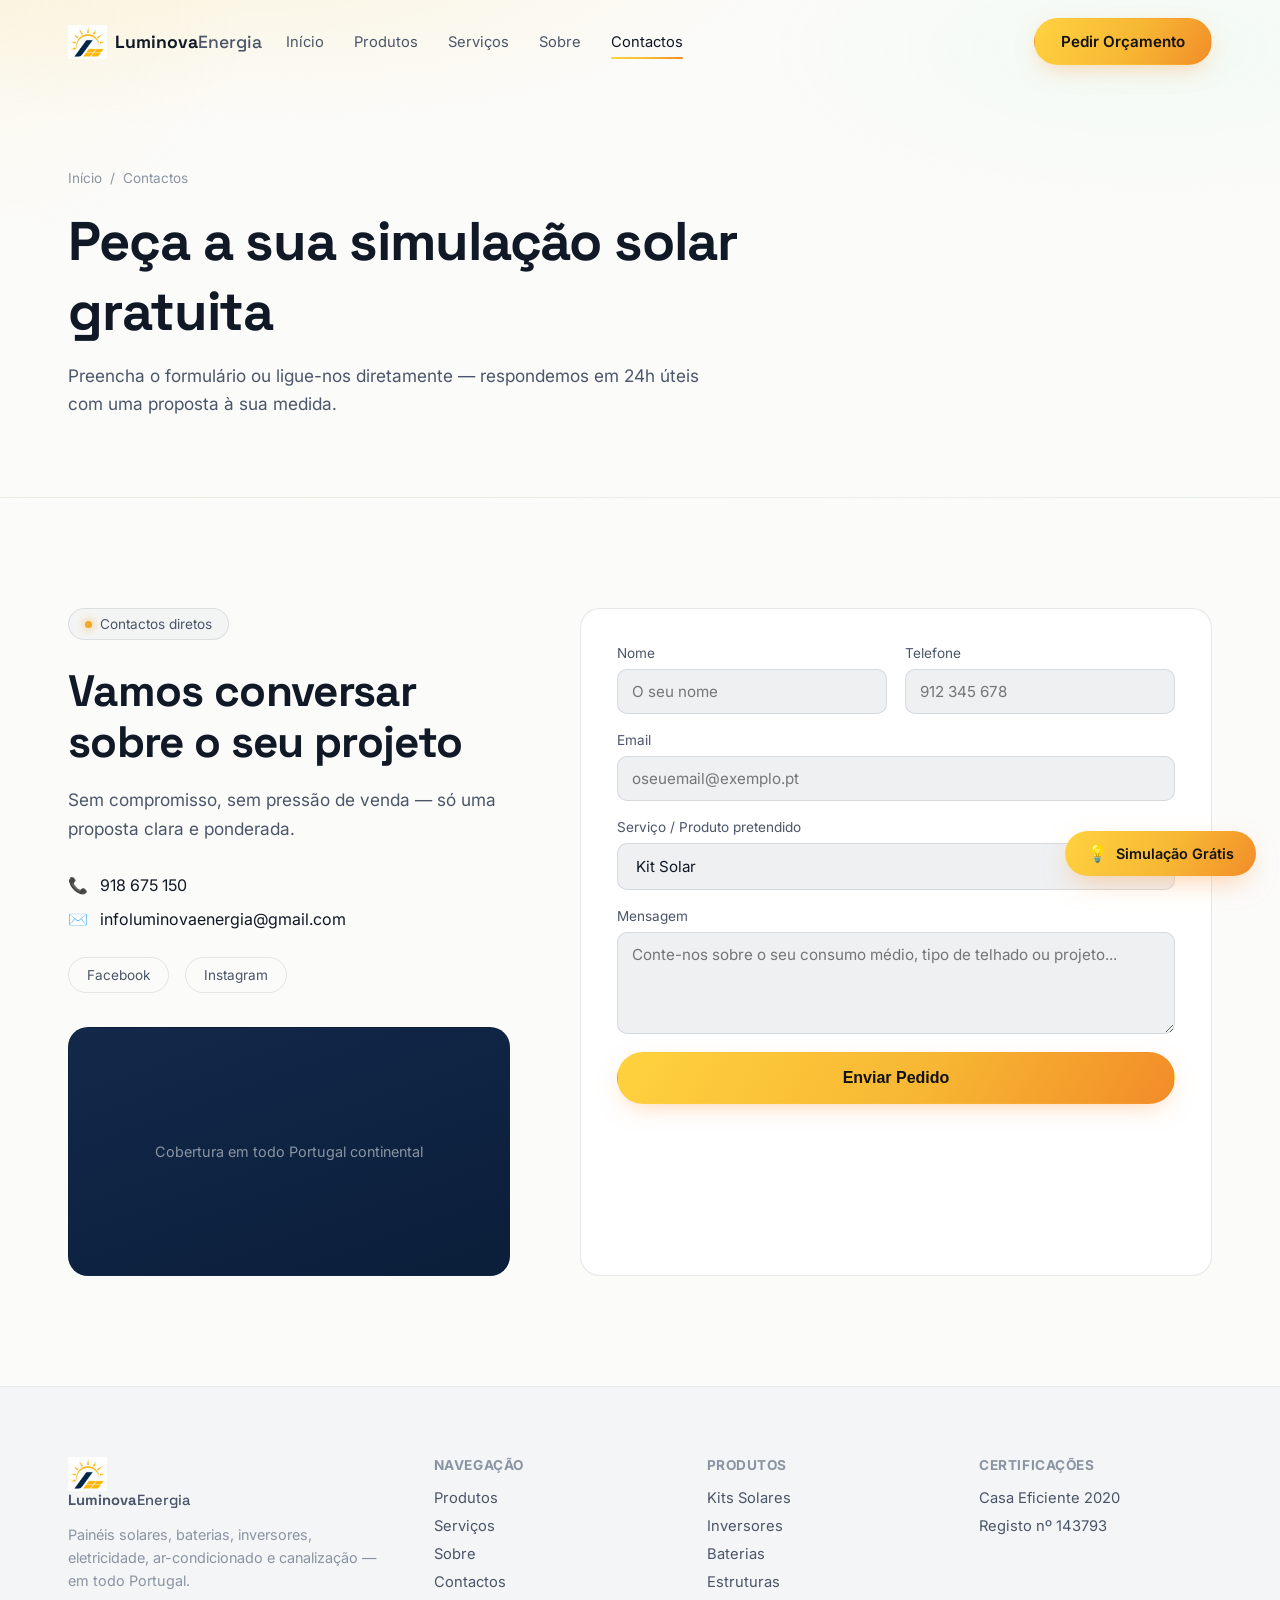
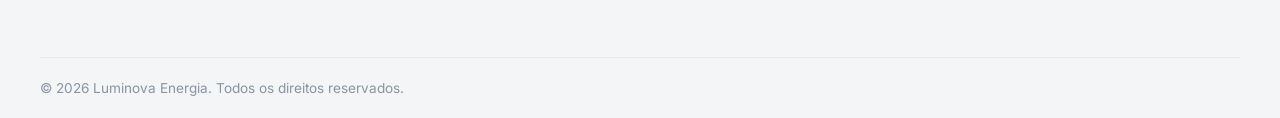
==== commit b233a764: "Fix email address to infoluminovaenergia@gmail.com" ====
--- a/contacto.html
+++ b/contacto.html
@@ -34,7 +34,7 @@
       <p class="lead">Sem compromisso, sem pressão de venda — só uma proposta clara e ponderada.</p>
       <ul class="contact-list">
         <li><span>📞</span> <a href="tel:+351918675150">918 675 150</a></li>
-        <li><span>✉️</span> <a href="mailto:infoluminova@gmail.com">infoluminova@gmail.com</a></li>
+        <li><span>✉️</span> <a href="mailto:infoluminovaenergia@gmail.com">infoluminovaenergia@gmail.com</a></li>
       </ul>
       <div class="social-row">
         <a href="#" aria-label="Facebook">Facebook</a>
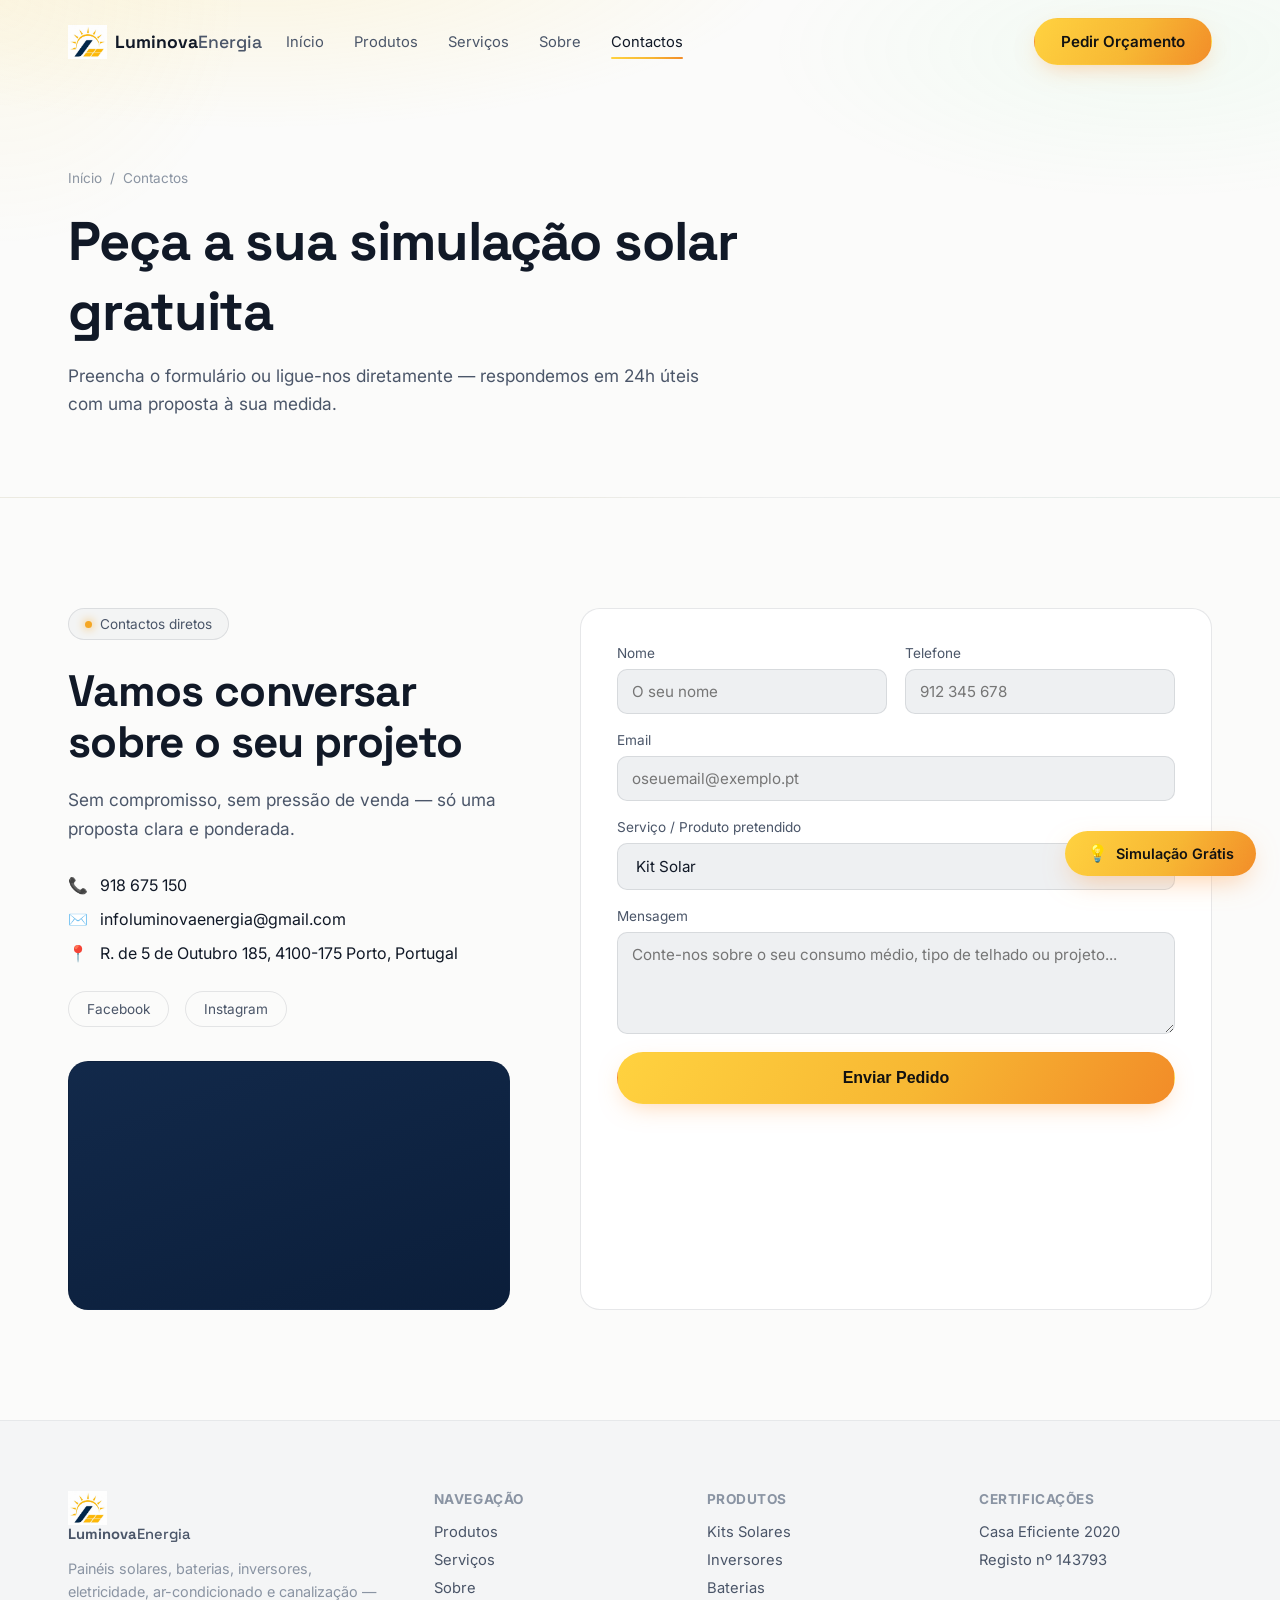
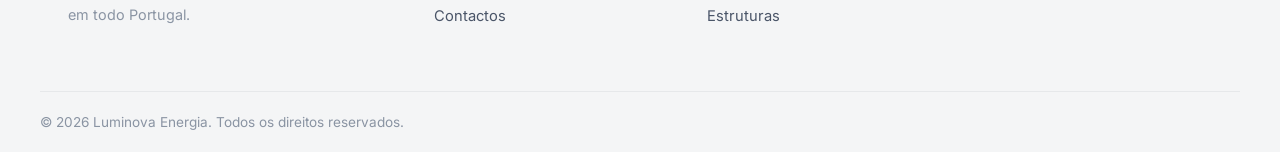
==== commit 9b9f2d42: "Add real office address + map embed; route all TOF/MOF conversion CTAs to the same pre-qualification" ====
--- a/contacto.html
+++ b/contacto.html
@@ -35,12 +35,18 @@
       <ul class="contact-list">
         <li><span>📞</span> <a href="tel:+351918675150">918 675 150</a></li>
         <li><span>✉️</span> <a href="mailto:infoluminovaenergia@gmail.com">infoluminovaenergia@gmail.com</a></li>
+        <li><span>📍</span> <a href="https://www.google.com/maps/search/?api=1&query=R.+de+5+de+Outubro+185%2C+4100-175+Porto%2C+Portugal" target="_blank" rel="noopener">R. de 5 de Outubro 185, 4100-175 Porto, Portugal</a></li>
       </ul>
       <div class="social-row">
         <a href="#" aria-label="Facebook">Facebook</a>
         <a href="https://www.instagram.com/luminovaenergia?igsi=OWVvM2ZsNXc4N3Mw&utm_source=qr" target="_blank" rel="noopener" aria-label="Instagram">Instagram</a>
       </div>
-      <div class="map-embed" style="margin-top:34px;">Cobertura em todo Portugal continental</div>
+      <div class="map-embed" style="margin-top:34px;">
+        <iframe
+          src="https://www.google.com/maps?q=R.+de+5+de+Outubro+185,+4100-175+Porto,+Portugal&output=embed"
+          width="100%" height="100%" style="border:0;" loading="lazy" referrerpolicy="no-referrer-when-downgrade"
+          title="Localização da Luminova Energia"></iframe>
+      </div>
     </div>
     <form class="contact-form reveal-right" id="contactForm">
       <div class="form-row">
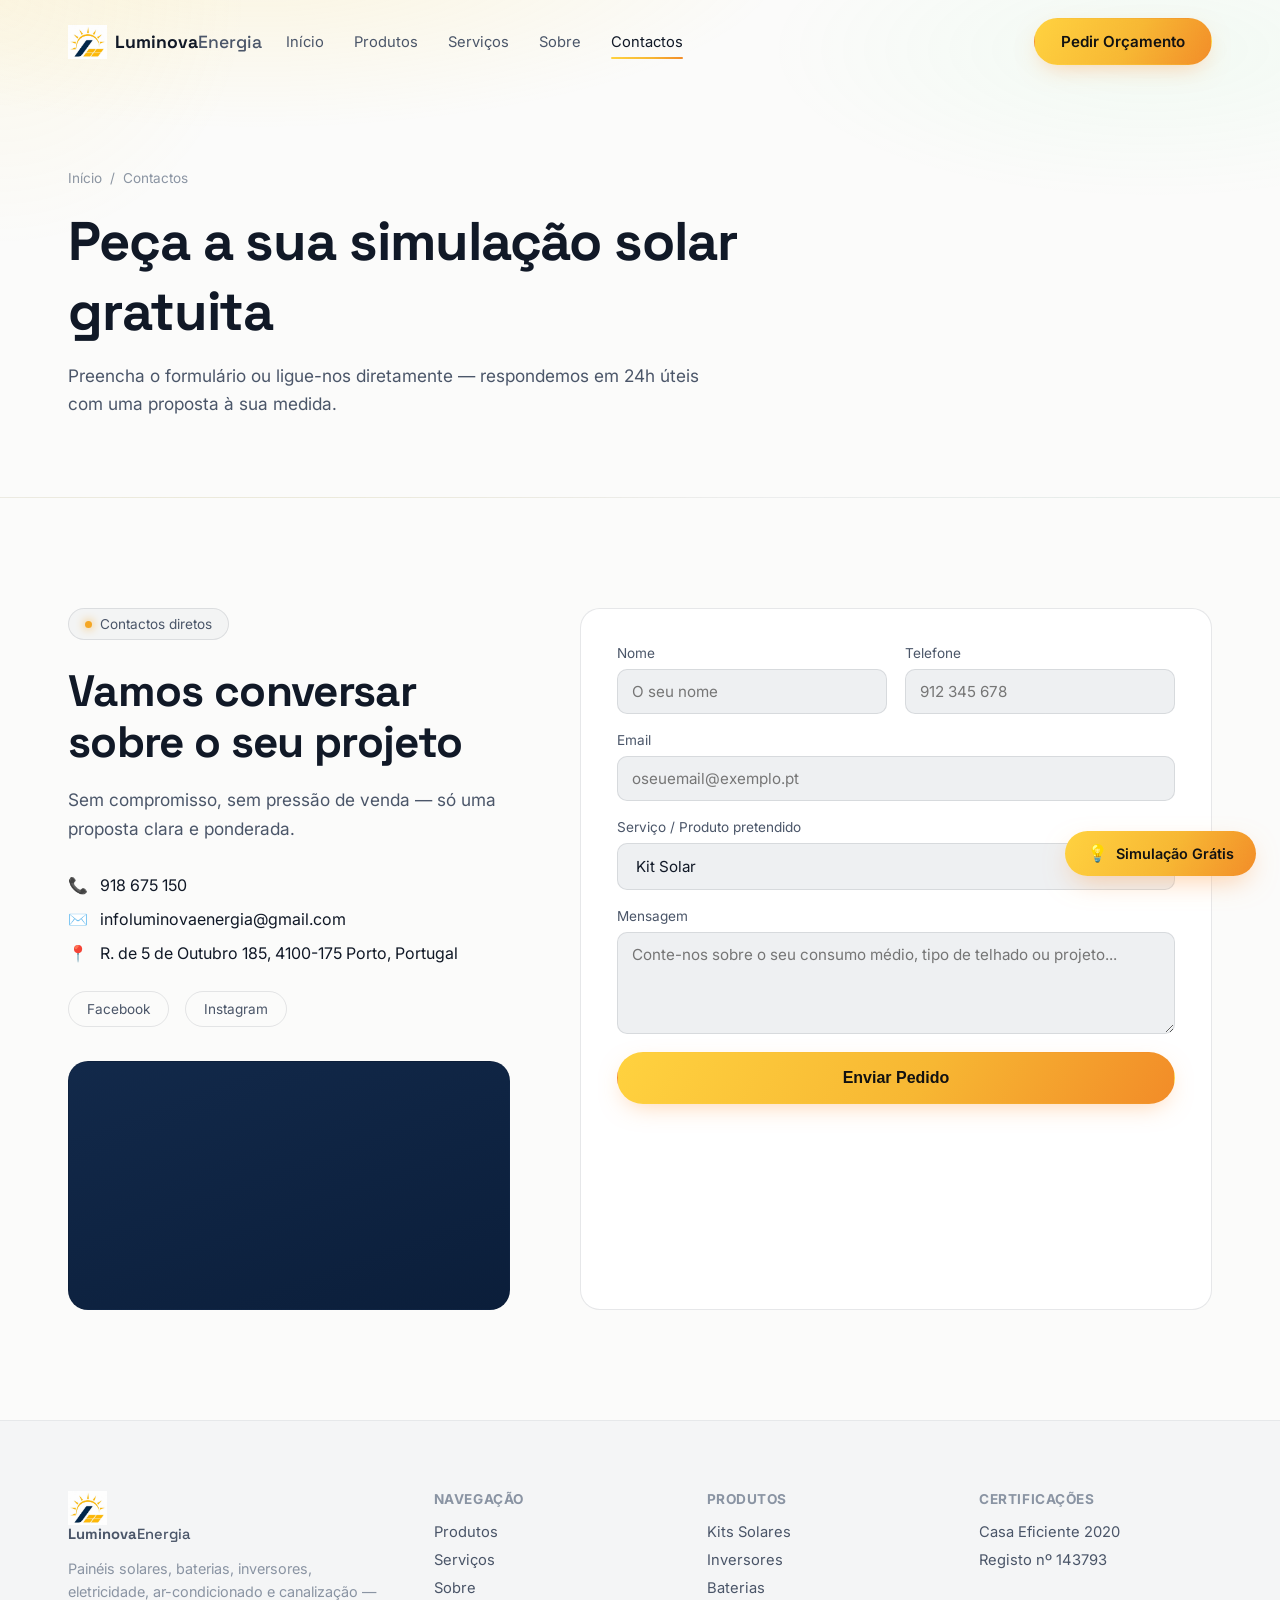
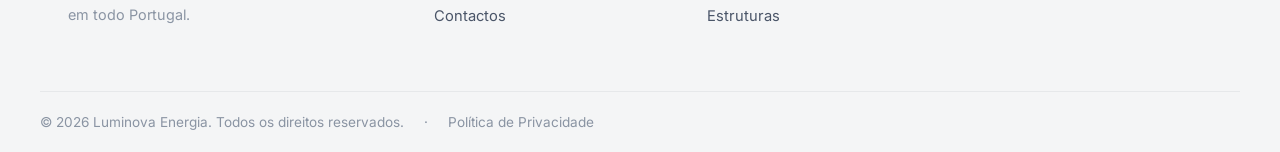
==== commit f399f0e7: "Bump cache-busting version on styles/scripts" ====
--- a/contacto.html
+++ b/contacto.html
@@ -9,7 +9,7 @@
 <link rel="preconnect" href="https://fonts.googleapis.com">
 <link rel="preconnect" href="https://fonts.gstatic.com" crossorigin>
 <link href="https://fonts.googleapis.com/css2?family=Space+Grotesk:wght@400;500;600;700&family=Inter:wght@400;500;600;700;800&display=swap" rel="stylesheet">
-<link rel="stylesheet" href="styles.css?v=2">
+<link rel="stylesheet" href="styles.css?v=3">
 </head>
 <body>
 
@@ -87,9 +87,9 @@
 
 <div id="site-footer"></div>
 
-<script src="products-data.js"></script>
-<script src="partials.js"></script>
-<script src="script.js"></script>
-<script src="shop.js"></script>
+<script src="products-data.js?v=2"></script>
+<script src="partials.js?v=2"></script>
+<script src="script.js?v=2"></script>
+<script src="shop.js?v=2"></script>
 </body>
 </html>
--- a/styles.css
+++ b/styles.css
@@ -21,7 +21,7 @@
 }
 
 *,*::before,*::after{box-sizing:border-box;}
-html{scroll-behavior:smooth;}
+html{scroll-behavior:smooth;overscroll-behavior-y:none;}
 body{
   margin:0;
   background:var(--bg);
@@ -355,7 +355,8 @@
 .footer-grid h4{font-size:.85rem;text-transform:uppercase;letter-spacing:.04em;color:var(--text-faint);margin:0 0 16px;}
 .footer-grid a,.footer-grid .reg{display:block;color:var(--text-dim);font-size:.92rem;margin-bottom:10px;}
 .footer-grid a:hover{color:var(--text);}
-.footer-bottom{padding:22px 0;color:var(--text-faint);font-size:.85rem;}
+.footer-bottom{padding:22px 0;color:var(--text-faint);font-size:.85rem;display:flex;flex-wrap:wrap;gap:8px 20px;align-items:center;}
+.footer-bottom a:hover{color:var(--accent);}
 
 /* ---------- Reveal animations ---------- */
 .reveal-up{opacity:0;transform:translateY(28px);transition:opacity .8s var(--ease),transform .8s var(--ease);}
@@ -526,4 +527,18 @@
   .pain-grid{grid-template-columns:1fr;}
   .floating-cta{right:16px;bottom:16px;padding:12px 14px;font-size:0;gap:0;}
   .floating-cta-icon{font-size:1.15rem;}
-}
+  .container{padding:0 18px;}
+}
+@media (max-width:380px){
+  .container{padding:0 14px;}
+  .nav-inner{padding:0 14px;}
+}
+
+/* Touch devices: a :hover transform shifts the element the instant a finger
+   lands on it, which iOS/Android can read as a drag and cancel the tap —
+   the button then needs a second tap to actually register. Disable hover
+   transforms wherever there's no real pointer to hover with. */
+@media (hover:none), (pointer:coarse){
+  .btn-primary:hover,.btn-ghost:hover,.hero .btn-ghost:hover,.floating-cta:hover,.pain-card:hover{transform:none!important;}
+}
+button,a.btn,.floating-cta{touch-action:manipulation;}
